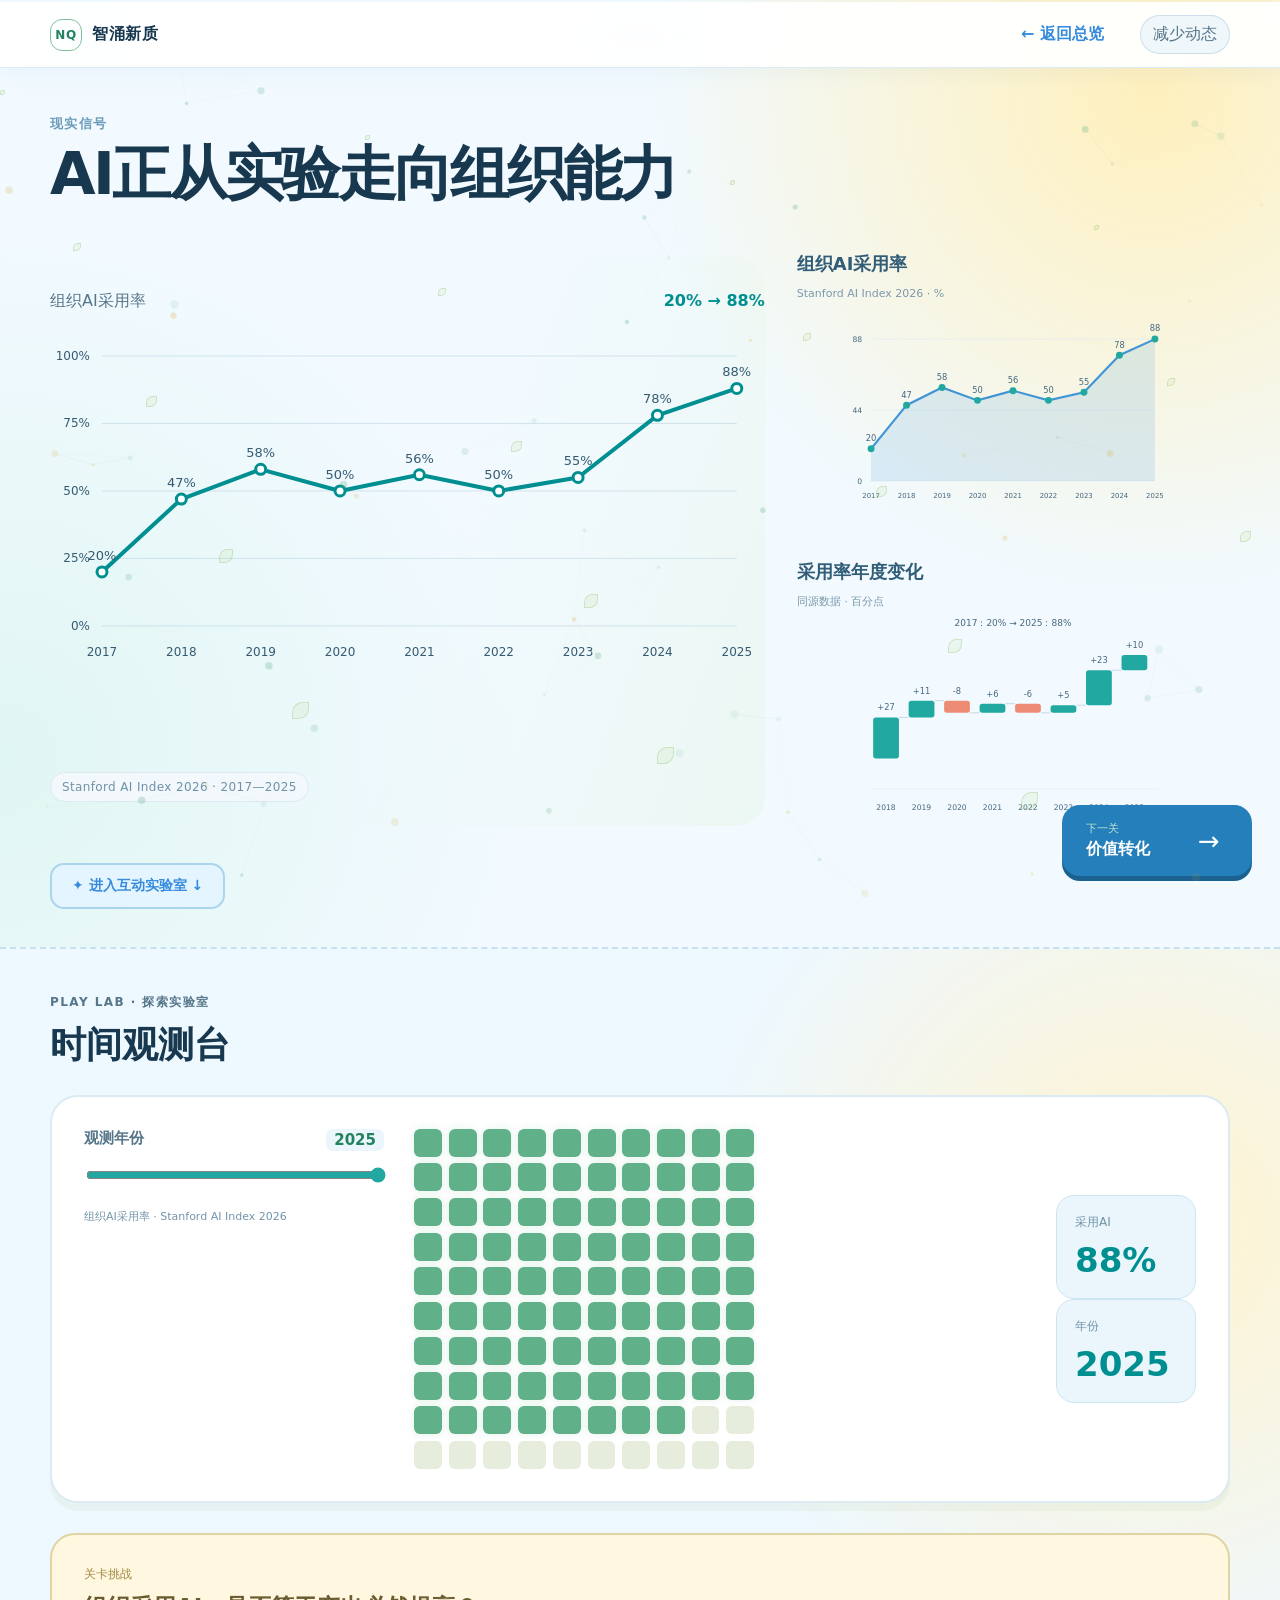
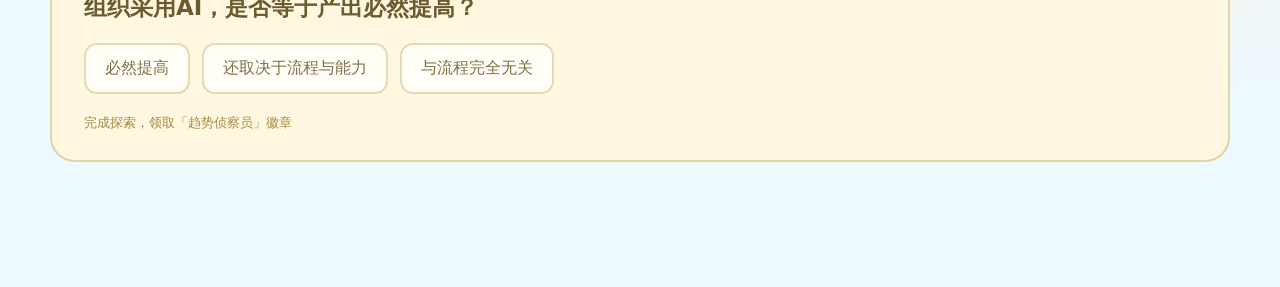
==== adoption.html @ 7ca202bf "Deploy AI productivity visualization website" ====
<!doctype html>
<html lang="zh-CN">
<head>
  <meta charset="UTF-8" />
  <meta name="viewport" content="width=device-width, initial-scale=1.0" />
  <meta name="description" content="用交互式数据可视化理解人工智能作为新质生产力的作用机制、现实成效与治理边界。" />
  <meta name="theme-color" content="#06101f" />
  <title>AI发展趋势｜智涌新质</title>
  <link rel="icon" type="image/svg+xml" href="data:image/svg+xml,%3Csvg xmlns='http://www.w3.org/2000/svg' viewBox='0 0 64 64'%3E%3Crect width='64' height='64' rx='14' fill='%2306101f'/%3E%3Cpath d='M14 43 26 19l8 14 6-10 10 20' fill='none' stroke='%2359e6d2' stroke-width='5' stroke-linecap='round' stroke-linejoin='round'/%3E%3Ccircle cx='26' cy='19' r='4' fill='%237ca7ff'/%3E%3C/svg%3E" />
  <link rel="stylesheet" href="./styles.css" />
<link rel="stylesheet" href="./sunny-theme.css" /></head>
<body class="detail-page"><div class="scroll-progress"><span id="progressBar"></span></div><header class="topbar"><a class="brand" href="./index.html"> <span class="brand-mark">NQ</span>智涌新质</a><a class="home-link" href="./index.html">← 返回总览</a><button class="motion-toggle" id="motionToggle" type="button">减少动态</button></header><main><section class="section preview-evidence" aria-labelledby="adoptionTitle"><div class="level-trail"><a href="./index.html">← 探索地图</a><span>关卡 03 / 12</span><a href="./mechanism.html">下一关 →</a></div>
      <div class="section-heading compact reveal">
        <p class="chapter">现实信号</p>
        <h2 id="adoptionTitle">AI正从实验走向组织能力</h2>
      </div>
      <div class="chart-panel reveal">
        <div class="chart-meta"><span>组织AI采用率</span><b>20% → 88%</b></div>
        <div id="adoptionChart" class="line-chart" role="img" aria-label="2017年至2025年组织人工智能采用率折线图"></div>
        <span class="data-stamp">Stanford AI Index 2026 · 2017—2025</span>
      </div>
    <div class="chart-gallery" id="chartGallery" data-stage="adoption"></div><a class="lab-entry" href="#levelLab">✦ 进入互动实验室 ↓</a></section><section class="level-lab" id="levelLab" data-stage="adoption"></section><a class="next-level-button" href="./mechanism.html"><span>下一关</span><b>价值转化</b><i>→</i></a></main><script src="./app.js"></script><script src="./quest.js"></script><script src="./labs.js"></script><script src="./chart-gallery.js"></script><script src="./motion.js"></script></body></html>
---- styles.css ----
:root {
  --bg: #f5fbff;
  --panel: rgba(255, 255, 255, .88);
  --panel-strong: #ffffff;
  --line: rgba(48, 113, 153, .18);
  --text: #17384e;
  --muted: #56768a;
  --cyan: #008f91;
  --blue: #368bdd;
  --gold: #e69a24;
  --danger: #dc6662;
  --max: 1180px;
  color-scheme: light;
  font-family: Inter, "PingFang SC", "Microsoft YaHei", system-ui, sans-serif;
}

/* Charts and headings only; descriptive prose is excluded from the presentation. */
.hero-lead,.section-heading > p:not(.chapter),.definition-quote,.quality-card p,
.mechanism-insight,.takeaway,.meaning-matrix p,.thesis-band,.method-note,
.job-exposure p:last-child,.finale-content > p:not(.chapter),.chart-title-row em { display:none !important; }
.definition-layout { grid-template-columns:1fr !important; }
.timeline-detail { grid-template-columns:1fr 1fr !important; }
.quality-card h3 { font-size:38px; }

* { box-sizing: border-box; }
.ambient-canvas,.living-scenery { position:fixed;inset:0;width:100%;height:100%;pointer-events:none;z-index:3;overflow:hidden; }
.topbar,main { position:relative;z-index:2; }.topbar{position:fixed}
.living-scenery i { position:absolute;left:var(--left);top:var(--top);width:var(--size);height:var(--size);border:1px solid rgba(139,187,101,.3);background:rgba(178,213,133,.13);border-radius:60% 0 60% 0;animation:leaf-drift var(--duration) var(--delay) ease-in-out infinite; }
.quest-home,.detail-page .section { background-color:transparent!important; }
.quest-map { background:rgba(255,255,255,.72);overflow:hidden; }
.quest-map::before { content:'';position:absolute;inset:0;background:radial-gradient(ellipse at 20% 28%,rgba(202,229,165,.32),transparent 22%),radial-gradient(ellipse at 72% 51%,rgba(184,225,220,.34),transparent 24%),radial-gradient(ellipse at 30% 78%,rgba(255,226,135,.3),transparent 24%);animation:landscape-breathe 9s ease-in-out infinite alternate;pointer-events:none; }
.quest-map::after { content:'✧';position:absolute;right:8%;bottom:12%;font-size:80px;color:rgba(222,188,81,.12);animation:sun-turn 35s linear infinite;pointer-events:none; }
.route-traveler { position:absolute;z-index:2;font-size:24px;color:#d49c23;filter:drop-shadow(0 0 8px #efce69);offset-path:shape(from 13% 15%,hline to 85%,curve to 85% 38% with 108% 15% / 108% 38%,hline to 13%,curve to 13% 61% with -4% 38% / -4% 61%,hline to 85%,curve to 85% 84% with 108% 61% / 108% 84%,hline to 13%);animation:travel-route 26s linear infinite;pointer-events:none; }
.quest-orb { box-shadow:0 7px 0 #c6cfa8,0 14px 24px rgba(75,126,72,.13); }
.quest-node:hover .quest-orb { scale:1.13;rotate:-8deg;transition:scale .25s,rotate .25s; }
.living-panel { position:relative;isolation:isolate; }
.living-panel::before { content:'';position:absolute;inset:0;border-radius:inherit;background:linear-gradient(110deg,transparent 25%,rgba(195,231,169,.13) 45%,transparent 65%);background-size:250% 100%;animation:panel-sweep 10s linear infinite;z-index:-1;pointer-events:none; }
.factory-machines span { box-shadow:0 7px 0 #bbd4a8,0 12px 18px rgba(92,139,65,.12); }
.factory-machines { position:relative;overflow:hidden; }.factory-machines::after{content:'';position:absolute;bottom:0;left:0;width:100%;height:5px;background:repeating-linear-gradient(90deg,#779d60 0 10px,transparent 10px 25px);animation:conveyor-run 2s linear infinite}
.people-grid .lit { box-shadow:0 0 8px rgba(66,165,114,.15); }
.detail-page .ai-core::after { content:'';position:absolute;inset:-18px;border:2px dashed #b4d3a3;border-radius:50%;animation:sun-turn 16s linear infinite;pointer-events:none; }
.lab-bars i { position:relative; }.lab-bars i::after{content:'';position:absolute;inset:0;background:linear-gradient(90deg,transparent,rgba(255,255,255,.5),transparent);width:25%;animation:bar-light 3s linear infinite;pointer-events:none}
.detail-page .risk-grid i { animation:risk-zone 6s ease-in-out infinite; }.detail-page .risk-grid i:nth-child(3n){animation-delay:-2s}
@keyframes leaf-drift{50%{translate:35px -65px;rotate:90deg;opacity:.35}100%{translate:0 0;rotate:180deg}}
@keyframes landscape-breathe{to{scale:1.08;opacity:.7}}
@keyframes travel-route{to{offset-distance:100%}}
@keyframes panel-sweep{to{background-position:-250% 0}}
@keyframes conveyor-run{to{background-position:25px 0}}
@keyframes bar-light{from{left:-30%}to{left:110%}}
@keyframes risk-zone{50%{background:rgba(225,193,125,.09)}}
@media(prefers-reduced-motion:reduce){.ambient-canvas,.living-scenery{display:none}}
/* Motion follows exploration, data flow, and completed actions. */
.route-dash { animation:journey-flow 8s linear infinite; }
.quest-orb { animation:island-breathe 4s ease-in-out infinite; }
.quest-node:nth-of-type(2n) .quest-orb { animation-delay:-1.5s; }
.quest-node:nth-of-type(3n) .quest-orb { animation-delay:-2.6s; }
.quest-node:hover .quest-orb { animation-play-state:paused; }
.quest-orb::after { content:''; position:absolute; inset:-9px; border:1px solid #a4cfab; border-radius:30px; opacity:0; animation:explore-ring 4s ease-out infinite; pointer-events:none; }
.map-decoration.cloud { animation:cloud-sail 14s ease-in-out infinite alternate; }
.map-decoration.sun { animation:sun-turn 30s linear infinite; }
.map-decoration.sparkle { animation:star-twinkle 3s ease-in-out infinite; }
.quest-start { position:relative; overflow:hidden; }
.quest-start::after { content:''; position:absolute; top:-50%; left:-70%; width:35%; height:200%; background:linear-gradient(90deg,transparent,rgba(255,255,255,.2),transparent); transform:rotate(25deg); animation:button-glint 6s ease-in-out infinite; pointer-events:none; }
.next-level-button i { animation:arrow-nudge 2s ease-in-out infinite; }
.detail-page .network-rings { animation:network-turn 45s linear infinite; }
.detail-page .node.active { animation:active-node 3s ease-in-out infinite; }
.line-chart svg path[stroke="url(#lineG)"] { stroke-dasharray:1800; animation:chart-draw 2s ease-out both; }
.line-chart .chart-point { animation:chart-point-pulse 3s ease-in-out infinite; }
.line-chart .chart-point:nth-of-type(2n) { animation-delay:-1.5s; }
.comparison-bars i::before,.investment-bars i::before,.h-bars i::before { transform-origin:left; animation:bar-reveal 1.1s ease-out both; }
.energy-compare i { transform-origin:bottom; animation:bar-reveal 1.3s ease-out both; }
.map-bubble { animation:bubble-breathe 4s ease-in-out infinite; }
.radar-shape { animation:radar-breathe 3.5s ease-in-out infinite; }
.lab-bars b { background-size:200% 100%; animation:lab-current 5s linear infinite; }
.value-chain b,.process-track i { animation:arrow-nudge 2s ease-in-out infinite; }
.value-chain b:nth-of-type(2),.process-track i:nth-of-type(2) { animation-delay:.4s; }
.value-chain b:nth-of-type(3),.process-track i:nth-of-type(3) { animation-delay:.8s; }
.engine-ring { position:relative; }
.engine-ring::after { content:''; position:absolute; inset:-22px; border:2px dashed #b9cf9a; border-radius:50%; animation:sun-turn 25s linear infinite; pointer-events:none; }
.people-grid .lit { animation:tile-light .5s ease-out both; }
.lab-stat strong { animation:number-arrive .35s ease-out both; }
.earned-badge { box-shadow:0 0 0 0 rgba(240,200,94,.5); animation:badge-celebrate 1.3s ease-out; }
.match-board label.correct { animation:match-success .5s ease-out; }
.motion-sparks { position:fixed; inset:0; pointer-events:none; z-index:150; overflow:hidden; }
.motion-sparks i { position:absolute; left:var(--x); top:45%; width:9px;height:15px;background:var(--color);border-radius:3px;animation:confetti-fall 1.5s var(--delay) ease-out both; }
.tap-wave { position:fixed; width:22px;height:22px;border:2px solid #80bd92;border-radius:50%;pointer-events:none;z-index:140;animation:tap-spread .6s ease-out forwards; }
.lab-chip,.challenge-options button,.skill-choices button { transition:transform .2s,background .2s,box-shadow .2s; }
.lab-chip:hover,.challenge-options button:hover,.skill-choices button:hover { transform:translateY(-3px); }
@keyframes journey-flow { to { stroke-dashoffset:-224; } }
@keyframes island-breathe { 50% { translate:0 -4px; } }
@keyframes explore-ring { 0%,35%{opacity:0;scale:.95}45%{opacity:.4}100%{opacity:0;scale:1.2} }
@keyframes cloud-sail { to { translate:30px 4px; } }
@keyframes sun-turn { to { rotate:360deg; } }
@keyframes star-twinkle { 50% { opacity:.45;scale:.85; } }
@keyframes button-glint { 0%,65%{left:-70%}100%{left:150%} }
@keyframes arrow-nudge { 50% { translate:5px 0; } }
@keyframes network-turn { to { transform:translate(-50%,-50%) rotate(360deg); } }
@keyframes active-node { 50% { box-shadow:0 5px 0 #a3d4b8,0 0 22px rgba(66,162,119,.18); } }
@keyframes chart-draw { from { stroke-dashoffset:1800; } to { stroke-dashoffset:0; } }
@keyframes chart-point-pulse { 50% { opacity:.7; } }
@keyframes bar-reveal { from { scale:.1 1;opacity:.3; } to { scale:1 1;opacity:1; } }
@keyframes bubble-breathe { 50% { stroke-width:3;fill:rgba(0,143,145,.36); } }
@keyframes radar-breathe { 50% { fill:rgba(89,230,210,.35); } }
@keyframes lab-current { to { background-position:200% 0; } }
@keyframes tile-light { from { scale:.6;opacity:.3; } to { scale:1;opacity:1; } }
@keyframes number-arrive { from { translate:0 8px;opacity:.4; } to { translate:0 0;opacity:1; } }
@keyframes badge-celebrate { 40% { transform:scale(1.08);box-shadow:0 0 0 12px rgba(240,200,94,0); } }
@keyframes match-success { 50% { translate:5px 0; } }
@keyframes confetti-fall { from { opacity:1;transform:translateY(-60px) rotate(0); } to { opacity:0;transform:translate(var(--drift),55vh) rotate(540deg); } }
@keyframes tap-spread { to { scale:3;opacity:0; } }
@media(prefers-reduced-motion:reduce){*,*::before,*::after{animation:none!important;transition:none!important}.motion-sparks,.tap-wave{display:none}}
.lab-entry { justify-self:start; margin-top:24px; padding:12px 20px; background:#fff4cc; color:#91732b; border:2px solid #e8d79c; border-radius:14px; font-weight:700; font-size:14px; }
.level-lab { scroll-margin-top:68px; }
/* Interactive play spaces extend each destination without compressing charts. */
.detail-page { --cyan:#21825d; --blue:#5398bd; }
html:has(.level-lab) { scroll-snap-type:none; }
.detail-page .section:has(+ .level-lab) { height:auto !important; min-height:calc(100svh - 68px) !important; overflow:visible !important; padding-top:80px !important; padding-bottom:38px !important; }
.level-lab { padding:42px max(24px,calc((100vw - 1180px)/2)) 125px; background:radial-gradient(circle at 100% 30%,#fff3cc,transparent 35%),#edf6e8; border-top:2px dashed #d6e4c9; }
.lab-head span { color:#759168; font-size:12px; letter-spacing:.12em; font-weight:700; }
.lab-head h2 { font-size:36px; color:#294d38; margin:10px 0 25px; }
.lab-experience { display:grid; grid-template-columns:300px 1fr; gap:30px; background:#fffdf6; border:2px solid #dfe8d5; border-radius:28px; padding:32px; min-height:340px; box-shadow:0 8px 0 rgba(173,198,145,.12); }
.lab-controls { display:grid; align-content:start; gap:24px; }
.lab-slider { display:grid; grid-template-columns:1fr auto; gap:14px; font-size:15px; font-weight:700; color:#4c7055; }
.lab-slider output { color:#21825d; background:#e5f2df; border-radius:7px; padding:2px 8px; }
.lab-slider input { grid-column:1 / 3; width:100%; accent-color:#399a72; cursor:pointer; }
.sim-label { font-size:11px; color:#8a9a7b; }
.lab-visual { display:grid; align-content:center; gap:24px; }
.lab-bars { display:grid; gap:17px; width:100%; }
.lab-bars>div { display:grid; grid-template-columns:100px 1fr 70px; gap:15px; align-items:center; }
.lab-bars span { font-size:14px; color:#627b55; }
.lab-bars i { height:18px; border-radius:9px; background:#ecf1e5; overflow:hidden; }
.lab-bars b { display:block; height:100%; background:linear-gradient(90deg,#90c5a2,#329e77); border-radius:inherit; transition:width .2s; }
.lab-bars strong { color:#2c7553; text-align:right; }
.engine-ring { width:170px; height:170px; margin:auto; display:grid; place-content:center; text-align:center; border:15px solid #b9dbad; border-top-color:#f2c457; border-radius:50%; background:#fafff4; box-shadow:0 0 0 10px #eff6e8; }
.engine-ring b { font-size:50px; color:#2d704c; }.engine-ring span{font-size:12px;color:#769366}
.factory-scene { display:grid; gap:14px; text-align:center; align-content:center; }
.factory-scene h3 { font-size:26px; margin:0; }.factory-scene>b{color:#398262}
.factory-machines { display:flex; justify-content:center; gap:15px; border-bottom:8px solid #bfd6b1; padding-bottom:20px; }
.factory-machines span { display:grid; place-items:center; width:64px;height:70px;background:#e6f2dc;border:2px solid #aeca99;border-radius:15px;color:#639452;font-size:33px;animation:factory-bob 2s var(--delay) infinite; }
.era-labels { font-size:13px; color:#7b9169; line-height:1.8; }
.adoption-observer { display:grid; grid-template-columns:1fr 140px; gap:30px;align-items:center; }.people-grid{display:grid;grid-template-columns:repeat(10,1fr);gap:7px;max-width:340px}.people-grid i{aspect-ratio:1;border-radius:6px;background:#e6eddd;transition:background .2s}.people-grid i.lit{background:#60b08a}
.lab-stat { padding:18px; background:#edf5e5; border:1px solid #d8e5cb; border-radius:18px; }.lab-stat span{display:block;color:#769064;font-size:12px}.lab-stat strong{display:block;font-size:34px;color:#2b6949;margin-top:9px}.lab-stat-grid{display:grid;grid-template-columns:repeat(auto-fit,minmax(120px,1fr));gap:14px}
.value-chain,.process-track { display:flex; gap:13px; align-items:center; justify-content:center; flex-wrap:wrap; }.value-chain span,.process-track span{padding:15px 18px;border-radius:16px;background:#edf6e5;border:2px solid #d2e5c1;font-weight:700;color:#537843}.value-chain b,.process-track i{color:#94ad81;font-style:normal}.process-track span{font-size:13px;padding:12px}
.lab-tabs { display:flex;flex-wrap:wrap;gap:9px; }.lab-chip,.skill-choices button { padding:10px 15px; border:2px solid #d8e4cd; border-radius:14px; background:#fffef8; color:#637c52; cursor:pointer; }.lab-chip.active,.skill-choices button.selected{background:#2e805b;border-color:#2e805b;color:#fff;box-shadow:0 3px 0 #1d5d3f}
.match-board { grid-column:1 / -1; display:grid;gap:15px; }.match-board label{display:grid;grid-template-columns:1fr 1fr 30px;gap:18px;align-items:center;padding:15px 20px;background:#f5f8ed;border:2px solid #e0e8d5;border-radius:16px}.match-board strong{color:#507443}.match-board select{font:inherit;padding:11px;background:#fff;border:1px solid #cadbbb;border-radius:10px;color:#55714a;min-width:0;cursor:pointer}.match-mark{font-size:24px;color:#a7b89a}.match-board label.correct{border-color:#79b68c;background:#edf8e9}.correct .match-mark{color:#30915b}.match-meter{grid-column:1 / -1;text-align:center;color:#65884f;font-weight:700}
.balance-flag { padding:13px 20px; background:#fff3ce; border-radius:14px; color:#9b792d; text-align:center; font-size:14px; }
.task-lanes{display:grid;grid-template-columns:1fr 1fr;gap:20px}.task-lanes>div{background:#eef5e7;padding:20px;border-radius:20px}.task-lanes h3{font-size:17px;color:#588349;margin:0 0 15px}.task-lanes span{display:block;background:#fff;padding:12px;border-radius:11px;margin:8px 0;color:#527346;font-size:14px}.skill-choices{display:flex;flex-wrap:wrap;gap:9px;align-items:center}.skill-choices>span{font-size:13px;color:#7c9569}.skill-choices button{font-size:12px}#skillCount{font-size:13px;color:#7c9569}
.challenge{margin-top:30px;padding:28px 32px;border:2px solid #e0d4a4;border-radius:25px;background:#fff7df;}.challenge>div>span{font-size:12px;color:#a38b46}.challenge h3{font-size:23px;color:#6b5b30;margin:9px 0 20px}.challenge-options{display:flex;gap:12px;flex-wrap:wrap}.challenge-options button{font:inherit;padding:13px 19px;background:#fffdf6;border:2px solid #e4d9b5;border-radius:13px;cursor:pointer;color:#7f7047}.challenge-options button.right{border-color:#57a873;background:#e4f4df;color:#34814a}.challenge-options button.wrong{border-color:#d78a66;background:#fff0e5}#challengeFeedback{margin-top:20px;font-size:13px;color:#a58a46}.earned-badge{display:inline-block;padding:12px 20px;border-radius:20px;background:#f0c85e;color:#705112;font-weight:800;animation:badge-pop .4s}
@keyframes factory-bob{50%{transform:translateY(-5px)}}@keyframes badge-pop{50%{transform:scale(1.08)}}
@media(max-width:800px){.lab-experience{grid-template-columns:1fr;padding:22px}.lab-controls{gap:20px}.adoption-observer{grid-template-columns:1fr 120px}.lab-head h2{font-size:29px}.match-board label{grid-template-columns:1fr;gap:10px}.match-mark{display:none}.challenge{padding:22px}.challenge h3{font-size:20px}.lab-bars>div{grid-template-columns:85px 1fr 55px}.task-lanes{gap:10px}.task-lanes>div{padding:14px}}
.next-level-button { position:fixed; z-index:95; right:28px; bottom:24px; display:grid; grid-template-columns:1fr 30px; gap:3px 18px; min-width:190px; padding:14px 22px; border:2px solid #174d3b; border-radius:18px; background:#174d3b; color:#fff; box-shadow:0 5px 0 #0c3527,0 12px 28px rgba(23,77,59,.18); transition:transform .2s; }
.next-level-button span { font-size:11px; color:#bde6cf; }
.next-level-button b { grid-column:1; font-size:16px; }
.next-level-button i { grid-column:2; grid-row:1 / 3; align-self:center; font-size:26px; font-style:normal; }
.next-level-button:hover { transform:translateY(-4px); background:#21654c; }
@media(max-width:560px){.next-level-button{right:16px;bottom:16px;min-width:170px;padding:11px 16px}.detail-page main{padding-bottom:95px}}
.detail-page { background:#f8fcf4; color:#345540; }
.detail-page .topbar { background:rgba(248,252,244,.94); border-color:#dde8d7; }
.detail-page .brand-mark { color:#21825d; border-color:#81bd9b; border-radius:12px; }
.detail-page .home-link { color:#38634c; }
.detail-page .section { background:radial-gradient(circle at 90% 5%,#fff0bf,transparent 35%),radial-gradient(circle at 5% 85%,#dff4e4,transparent 35%),#f8fcf4 !important; border:0; }
.detail-page .section-heading h2,.detail-page .finale-content h2 { color:#284c38; font-weight:800; }
.detail-page .chapter { color:#6e9676; letter-spacing:.1em; }
.detail-page .chart-panel,.detail-page .sankey-shell,.detail-page .before-after,.detail-page .evidence-card,.detail-page .world-map-card,.detail-page .investment-card,.detail-page .industry-detail,.detail-page .risk-detail,.detail-page .job-exposure,.detail-page .timeline-detail { border:2px solid #e1eadb; border-radius:28px; background:rgba(255,255,255,.85); box-shadow:0 12px 35px rgba(78,115,66,.06); }
.detail-page .quality-card { border:2px solid #e1eadb; border-radius:25px; background:#fffdf3; box-shadow:0 6px 0 #e7ebdb; }
.detail-page .node { border:2px solid #b9d9ae; border-radius:22px; background:#f2faeb; color:#345540; box-shadow:0 5px 0 #c9ddbd; }
.detail-page .node.active,.detail-page .node:hover { border-color:#42a277; background:#e0f4e8; }
.detail-page .ai-core { border:3px solid #81cbb3; background:#fffdf3; border-radius:38px; color:#21825d; }
.detail-page .ai-core strong { color:#21825d; }
.detail-page .compare-tabs button { border:2px solid #dce7d5; background:#fffdf5; color:#637b56; }
.detail-page .compare-tabs button.active { background:#174d3b; color:#fff; border-color:#174d3b; box-shadow:0 3px 0 #0c3527; }
.detail-page .compare-insight { border-color:#82bd96; border-radius:20px; background:#eff8eb; }
.detail-page .meaning-matrix { border:2px solid #e1eadb; border-radius:28px; overflow:hidden; background:#fffdf5; }
.detail-page .meaning-matrix article { border-color:#e1eadb; }
.detail-page .meaning-matrix h3 { color:#21825d; }
.detail-page .risk-matrix button { border:2px solid #ecc295; background:#fff5df; color:#91642b; box-shadow:0 3px 0 #ead6b6; }
.detail-page .risk-matrix button.active { background:#f3ba57; color:#634419; }
.detail-page .data-stamp { border-color:#e1eadb; background:#f7faef; color:#7b916d; }
.detail-page .explore { border-radius:14px; background:#174d3b; color:#fff; border:0; box-shadow:0 5px 0 #0c3527; }
.level-trail { position:absolute; top:20px; left:max(24px,calc((100vw - 1180px)/2)); right:max(24px,calc((100vw - 1180px)/2)); display:flex; align-items:center; justify-content:space-between; gap:16px; color:#6e8670; font-size:13px; }
.level-trail>span { background:#edf3df; border:1px solid #dce7ce; padding:7px 16px; border-radius:999px; font-weight:700; }
.level-trail a { color:#37694c; font-weight:700; }
.detail-page .section-heading { padding-top:30px; }
@media(max-width:900px){.level-trail{top:78px;left:24px;right:24px}.detail-page .section-heading{padding-top:45px}}
.quest-home { min-height:100svh; padding:100px 5vw 28px; display:grid; grid-template-columns:300px 1fr; gap:40px; background:radial-gradient(circle at 5% 70%,#d4f6e4,transparent 35%),radial-gradient(circle at 80% 0,#fff0b8,transparent 40%),#f8fcf4; }
.quest-intro { padding-top:20px; }
.quest-eyebrow { font-size:11px; font-weight:800; letter-spacing:.14em; color:#699780; }
.quest-intro h1 { font-size:54px; line-height:1.18; letter-spacing:-.04em; margin:20px 0 28px; }
.quest-intro h1 em { font-style:normal; color:#169b79; }
.quest-actions { display:flex; align-items:center; gap:16px; }
.quest-start { background:#174d3b; color:#fff; padding:15px 22px; border-radius:14px; font-weight:700; box-shadow:0 6px 0 #0c3527; }
.quest-start:hover { transform:translateY(-3px); }
.quest-start span { margin-left:10px; }
.quest-source { color:#657e6c; font-size:13px; }
.quest-progress { margin-top:36px; max-width:270px; }
.quest-progress>span { font-size:13px; color:#638474; }
.quest-progress>b { float:right; color:#174d3b; }
.quest-progress>div { margin-top:12px; height:9px; border-radius:10px; background:#d9e9dd; overflow:hidden; }
.quest-progress i { display:block; height:100%; background:#f5bb48; border-radius:inherit; }
.quest-mascot { position:relative; width:150px; height:170px; margin:48px auto 25px; animation:bot-float 4s ease-in-out infinite; }
.bot-face { position:absolute; top:25px; left:5px; width:140px; height:100px; background:#fff; border:6px solid #81cbb3; border-radius:35px; box-shadow:0 10px 0 #5ca88f; display:flex; justify-content:center; gap:30px; padding-top:25px; }
.bot-face i { width:13px; height:20px; background:#234b41; border-radius:50%; }.bot-face b{position:absolute;top:41px;font-size:35px;color:#234b41}.bot-antenna{position:absolute;left:70px;top:0;width:7px;height:32px;background:#81cbb3}.bot-antenna:before{content:'';position:absolute;top:-5px;left:-6px;width:19px;height:19px;border-radius:50%;background:#f5bb48}.quest-mascot>span{position:absolute;left:57px;top:141px;color:#429475;font-weight:900}.bot-shadow{position:absolute;bottom:-15px;left:10px;width:130px;height:15px;border-radius:50%;background:#bddfcc;filter:blur(3px)}
.quest-stamp { display:block; text-align:center; font-size:11px; color:#7b9888; letter-spacing:.06em; }
.quest-map { position:relative; min-height:650px; background:rgba(255,255,255,.65); border:2px solid #e1eadb; border-radius:32px; box-shadow:0 15px 50px rgba(78,115,66,.06); }
.map-heading { position:absolute;top:22px;left:28px;z-index:2;display:flex;gap:14px;align-items:center; }.map-heading>span{color:#1c674e;font-weight:800;font-size:19px}.map-heading>b{font-size:12px;color:#91a48a;font-weight:500}
.quest-route{position:absolute;width:100%;height:100%;inset:0}.route-base{fill:none;stroke:#e1ead4;stroke-width:12;stroke-linecap:round}.route-dash{fill:none;stroke:#b8cc9e;stroke-width:2;stroke-dasharray:5 9}
.quest-node{position:absolute;left:var(--x);top:var(--y);transform:translate(-50%,-20%);width:150px;text-align:center;z-index:3}.quest-orb{position:relative;display:grid;place-items:center;width:68px;height:68px;margin:auto;background:#fff9dc;border:3px solid #edc55d;border-radius:24px;color:#b08118;font-size:34px;box-shadow:0 6px 0 #dcb048;transition:transform .2s}.quest-node:nth-of-type(3n) .quest-orb{background:#e4f4ff;border-color:#80bcdb;color:#3986b0;box-shadow:0 6px 0 #6fa4bd}.quest-node:nth-of-type(3n+1) .quest-orb{background:#e9f7eb;border-color:#9dc995;color:#579052;box-shadow:0 6px 0 #82ad79}.quest-orb small{position:absolute;right:-9px;top:-9px;background:#fff;border:2px solid #e1e8d8;border-radius:50%;font-size:11px;width:25px;height:25px;display:grid;place-items:center;color:#526950}.quest-node h2{font-size:16px;margin:14px 0 4px;color:#345540}.level-state{font-size:10px;color:#95a78d}.quest-node:hover .quest-orb{transform:translateY(-6px) rotate(-5deg)}.quest-node.explored .quest-orb{border-color:#3aa37b;background:#d5f3e3;color:#21825d;box-shadow:0 6px 0 #2f946d}.quest-node.explored .level-state{color:#21825d}.map-decoration{position:absolute;pointer-events:none}.sun{right:5%;top:6%;font-size:38px;color:#efb841}.cloud{left:34%;top:47%;font-size:46px;color:#d9eaf0}.sparkle{right:40%;bottom:5%;font-size:40px;color:#d5bb74}.map-finish{position:absolute;bottom:18px;left:25px;color:#9bac8e;font-size:10px;letter-spacing:.13em}
@keyframes bot-float{50%{transform:translateY(-9px) rotate(3deg)}}
@media(max-width:1050px){.quest-home{grid-template-columns:230px 1fr;gap:20px;padding-left:25px;padding-right:25px}.quest-intro h1{font-size:43px}.quest-node{width:120px}.quest-node h2{font-size:14px}.quest-source{display:none}}
@media(max-width:760px){.quest-home{grid-template-columns:1fr;padding:90px 16px 25px}.quest-intro{position:relative;padding:0 10px}.quest-intro h1{font-size:38px}.quest-mascot{position:absolute;right:10px;top:20px;transform:scale(.65);margin:0;animation:none}.quest-progress{max-width:250px;margin-top:24px}.quest-stamp{display:none}.quest-map{min-height:750px}.map-heading>b{display:none}.quest-node{width:95px}.quest-orb{width:56px;height:56px;font-size:27px;border-radius:20px}.quest-node h2{font-size:12px}.quest-actions{position:relative;z-index:3}}
.home-link { margin-left:auto; color:var(--blue); font-weight:700; }
.hub-page .home-link { display:none; }
.hub-page .motion-toggle { margin-left:auto; }
.hub { padding:100px max(24px,calc((100vw - 1180px)/2)) 40px; min-height:100svh; background:radial-gradient(circle at 85% 10%,#fff1be,transparent 35%),#f0faff; }
.hub-title span { color:var(--cyan); font-weight:700; letter-spacing:.12em; }
.hub-title h1 { font-size:56px; margin:12px 0 28px; }
.hub-grid { display:grid; grid-template-columns:repeat(4,1fr); gap:16px; }
.hub-card { position:relative; padding:22px; border:1px solid var(--line); border-radius:18px; background:rgba(255,255,255,.9); box-shadow:0 6px 22px rgba(42,108,146,.05); transition:transform .2s,box-shadow .2s; }
.hub-card:hover { transform:translateY(-5px); box-shadow:0 12px 28px rgba(42,108,146,.15); }
.hub-card span { color:var(--blue); font-size:14px; }
.hub-card h2 { font-size:23px; margin:18px 0 8px; }
.hub-card b { position:absolute; right:22px; top:20px; color:var(--cyan); }
.detail-page .section { min-height:100svh; }
@media(max-width:900px){.hub-grid{grid-template-columns:repeat(2,1fr)}}
@media(max-width:560px){.hub-grid{grid-template-columns:1fr 1fr;gap:10px}.hub-card{padding:16px}.hub-card h2{font-size:18px}.hub-title h1{font-size:44px}}
html { scroll-behavior: smooth; background: var(--bg); overflow-x:hidden; }
body { margin: 0; color: var(--text); background: var(--bg); overflow-x: hidden; }
a { color: inherit; text-decoration: none; }
button { font: inherit; }

.scroll-progress { position: fixed; inset: 0 0 auto; z-index: 100; height: 2px; background: rgba(255,255,255,.06); }
.scroll-progress span { display: block; width: 0; height: 100%; background: linear-gradient(90deg, var(--blue), var(--cyan)); }
.topbar { position: fixed; z-index: 90; inset: 2px 0 auto; height: 66px; display: flex; align-items: center; gap: 36px; padding: 0 max(24px, calc((100vw - var(--max))/2)); background: rgba(6,16,31,.76); border-bottom: 1px solid var(--line); backdrop-filter: blur(18px); }
.brand { display: inline-flex; align-items: center; gap: 10px; font-weight: 700; letter-spacing: .04em; white-space: nowrap; }
.brand-mark { display:grid; place-items:center; width: 32px; height: 32px; border: 1px solid var(--cyan); color: var(--cyan); border-radius: 8px; font-size: 12px; }
nav { display: flex; gap: 24px; margin-left: auto; }
nav a { color: var(--muted); font-size: 14px; transition: color .2s; }
nav a:hover, nav a.active { color: var(--cyan); }
.motion-toggle { border: 1px solid var(--line); border-radius: 999px; background: rgba(255,255,255,.04); color: var(--muted); padding: 8px 12px; cursor: pointer; }

.section { position: relative; min-height: 100vh; padding: 120px max(24px, calc((100vw - var(--max))/2)); }
.hero { display: grid; align-content: center; overflow: hidden; padding-top: 140px; }
#networkCanvas, .hero-grid { position: absolute; inset: 0; width: 100%; height: 100%; }
#networkCanvas { opacity: .72; }
.hero-grid { pointer-events:none; background-image: linear-gradient(rgba(124,167,255,.06) 1px, transparent 1px), linear-gradient(90deg, rgba(124,167,255,.06) 1px, transparent 1px); background-size: 64px 64px; mask-image: linear-gradient(to bottom, black, transparent 82%); }
.hero-content { position: relative; z-index: 2; width: min(780px, 100%); }
.eyebrow, .chapter { color: var(--cyan); font-size: 13px; font-weight: 700; letter-spacing: .18em; text-transform: uppercase; }
h1 { margin: 18px 0 26px; font-size: clamp(54px, 8vw, 108px); line-height: .98; letter-spacing: -.065em; font-weight: 760; }
h1 span { color: transparent; -webkit-text-stroke: 1.5px var(--blue); text-shadow: 0 0 40px rgba(124,167,255,.2); }
.hero-lead { max-width: 700px; margin: 0 0 30px; color: #c5d6e4; font-size: clamp(18px, 2vw, 22px); line-height: 1.8; }
.explore { display: inline-flex; align-items: center; min-height: 46px; padding: 0 20px; border: 1px solid var(--cyan); color: var(--cyan); border-radius: 4px; font-weight: 700; }
.explore:hover { background: var(--cyan); color: #05221f; }
.hero-metrics { position: relative; z-index: 2; display: grid; grid-template-columns: repeat(4, 1fr); gap: 1px; margin-top: 72px; background: var(--line); border: 1px solid var(--line); }
.metric { min-height: 142px; padding: 22px; background: rgba(6,16,31,.78); }
.metric b { font-size: 42px; color: var(--text); letter-spacing: -.04em; }
.metric > span { color: var(--cyan); margin-left: 4px; font-weight: 700; }
.metric p { margin: 10px 0 0; color: var(--muted); font-size: 14px; line-height: 1.55; }
.scroll-cue { position: absolute; right: 32px; bottom: 30px; display: flex; align-items:center; gap:10px; color: var(--muted); font-size: 12px; writing-mode: vertical-rl; }
.scroll-cue span { width: 1px; height: 42px; background: linear-gradient(var(--cyan), transparent); animation: pulse 1.8s infinite; }

.section-heading { max-width: 760px; margin-bottom: 56px; }
.section-heading.compact { margin-bottom: 28px; }
.section-heading h2 { margin: 14px 0 18px; font-size: clamp(38px, 5vw, 68px); line-height: 1.08; letter-spacing: -.045em; }
.section-heading > p:last-child { color: var(--muted); font-size: 18px; line-height: 1.8; }
.definition-section { background: radial-gradient(circle at 90% 20%, rgba(89,230,210,.08), transparent 34%), #071323; }
.definition-layout { display: grid; grid-template-columns: .85fr 1.5fr; gap: 64px; align-items: stretch; }
.definition-quote { margin:0; padding: 34px; border-left: 3px solid var(--cyan); background: linear-gradient(135deg, rgba(89,230,210,.10), rgba(124,167,255,.04)); }
.definition-quote p { margin:0; font-size: clamp(24px, 3vw, 38px); line-height: 1.45; }
.definition-quote cite { display:block; margin-top: 28px; color: var(--muted); font-style:normal; font-size:14px; }
.quality-triad { display:grid; grid-template-columns:repeat(3, 1fr); gap: 14px; }
.quality-card { padding: 28px; border:1px solid var(--line); background: var(--panel); border-radius: 14px; }
.quality-card span { color: var(--blue); font-weight:700; }
.quality-card h3 { margin: 42px 0 14px; font-size: 24px; }
.quality-card p { margin:0; color: var(--muted); line-height:1.75; }

.evolution-section { background: #06101f; }
.timeline { display:grid; grid-template-columns: repeat(4, 1fr); border-top: 1px solid var(--line); }
.timeline button { position:relative; min-height:120px; padding:30px 18px; border:0; border-right:1px solid var(--line); background:transparent; color:var(--muted); text-align:left; cursor:pointer; }
.timeline button::before { content:""; position:absolute; top:-6px; left:18px; width:11px; height:11px; border-radius:50%; background:#1d3c58; box-shadow:0 0 0 5px var(--bg); }
.timeline button.active { color:var(--text); background:linear-gradient(to bottom, rgba(89,230,210,.08), transparent); }
.timeline button.active::before { background:var(--cyan); box-shadow:0 0 0 5px var(--bg), 0 0 18px var(--cyan); }
.timeline button b, .timeline button span { display:block; }
.timeline button b { font-size:24px; margin-top:8px; }
.timeline-detail { display:grid; grid-template-columns:.6fr 1fr 1fr; gap:24px; padding:30px; border:1px solid var(--line); background:var(--panel); }
.timeline-detail strong { color:var(--cyan); font-size:14px; }
.timeline-detail h3 { font-size:32px; margin:8px 0 0; }
.timeline-detail p { color:var(--muted); line-height:1.7; margin:0; }

.preview-evidence { min-height:auto; background:linear-gradient(180deg, #071323, #06101f); }
.chart-panel { padding:30px; border:1px solid var(--line); border-radius:16px; background:var(--panel); }
.chart-meta { display:flex; justify-content:space-between; color:var(--muted); }
.chart-meta b { color:var(--cyan); }
.line-chart { min-height:340px; margin-top:16px; }
.line-chart svg { width:100%; height:340px; overflow:visible; }
.source-note { margin:12px 0 0; color:#7890a3; font-size:13px; }
.mechanism-section { background: radial-gradient(circle at 50% 45%, rgba(124,167,255,.09), transparent 34%), #071323; }
.sankey-shell { min-width:0; max-width:100%; padding:28px; border:1px solid var(--line); border-radius:16px; background:linear-gradient(145deg,rgba(12,34,56,.94),rgba(6,19,34,.94)); overflow:hidden; }
.chart-title-row { display:flex; justify-content:space-between; gap:24px; align-items:flex-start; }
.chart-title-row span,.chart-title-row b { display:block; }
.chart-title-row span { color:var(--cyan); font-size:12px; letter-spacing:.13em; text-transform:uppercase; }
.chart-title-row b { margin-top:7px; font-size:22px; }
.chart-title-row em { color:var(--muted); font-style:normal; font-size:12px; }
.sankey-chart { min-width:0; max-width:100%; min-height:520px; margin-top:18px; overflow:hidden; }
.sankey-chart svg { width:100%; height:520px; overflow:visible; }
.sankey-link { fill:none; mix-blend-mode:screen; opacity:.34; transition:opacity .2s, stroke-width .2s; }
.sankey-link:hover,.sankey-link.focus { opacity:.9; }
.sankey-node rect { stroke:rgba(255,255,255,.24); stroke-width:1; cursor:pointer; transition:filter .2s,stroke .2s; }
.sankey-node:hover rect,.sankey-node.focus rect { stroke:white; filter:drop-shadow(0 0 8px rgba(89,230,210,.55)); }
.sankey-node text { fill:#dceaf3; font-size:12px; pointer-events:none; }
.sankey-col-label { fill:#7890a3; font-size:11px; letter-spacing:.12em; }
.flow-map { display:grid; grid-template-columns:1fr .55fr 1.15fr .55fr 1fr; align-items:center; gap:18px; }
.flow-column { display:grid; gap:10px; }
.flow-column > p { margin:0 0 8px; color:var(--muted); font-size:13px; letter-spacing:.12em; }
.flow-column button { border:1px solid var(--line); border-radius:10px; background:var(--panel); color:var(--text); min-height:54px; padding:0 18px; text-align:left; cursor:pointer; transition:.2s; }
.flow-column button:hover, .flow-column button.active { border-color:var(--cyan); color:var(--cyan); transform:translateX(4px); }
.flow-column.output button:hover, .flow-column.output button.active { transform:translateX(-4px); }
.flow-bridge { display:grid; gap:8px; align-items:center; color:#6d8ba2; font-size:11px; text-align:center; }
.flow-bridge span { height:1px; background:linear-gradient(90deg, transparent, var(--cyan), transparent); position:relative; overflow:hidden; }
.flow-bridge span::after { content:""; position:absolute; width:40%; height:100%; left:-40%; background:white; animation:flow 2.6s linear infinite; }
.flow-bridge em { font-style:normal; }
.flow-core { display:grid; place-items:center; min-height:240px; padding:28px; text-align:center; border:1px solid rgba(89,230,210,.45); border-radius:50%; background:radial-gradient(circle, rgba(89,230,210,.14), rgba(6,16,31,.88) 67%); box-shadow:0 0 70px rgba(89,230,210,.09), inset 0 0 35px rgba(89,230,210,.08); }
.flow-core small { color:var(--muted); }
.flow-core strong { display:block; font-size:42px; margin:8px 0; }
.flow-core p { margin:0; color:var(--cyan); font-size:14px; }
.mechanism-insight { display:flex; align-items:center; gap:28px; margin:36px 0 26px; padding:20px 24px; border-left:2px solid var(--cyan); background:rgba(89,230,210,.05); }
.mechanism-insight span { color:var(--cyan); font-weight:800; white-space:nowrap; }
.mechanism-insight p { margin:0; color:#c2d3df; line-height:1.7; }
.factor-shift { display:grid; grid-template-columns:repeat(4,1fr); gap:1px; background:var(--line); border:1px solid var(--line); }
.factor-card { padding:24px; background:#071323; }
.factor-card span { color:var(--muted); font-size:13px; }
.factor-card b { display:block; margin:12px 0; color:var(--blue); font-size:22px; }
.factor-card p { margin:0; color:var(--muted); line-height:1.65; font-size:14px; }

.industry-section { background:linear-gradient(180deg,#06101f,#081727); overflow:hidden; }
.industry-stage { display:grid; grid-template-columns:1.5fr .8fr; gap:50px; align-items:center; }
.industry-network { position:relative; min-height:620px; }
.network-rings { position:absolute; inset:50%; width:460px; height:460px; transform:translate(-50%,-50%); border:1px solid rgba(124,167,255,.18); border-radius:50%; }
.network-rings::before, .network-rings::after, .network-rings i { content:""; position:absolute; inset:14%; border:1px dashed rgba(89,230,210,.14); border-radius:50%; }
.network-rings::after { inset:32%; border-style:solid; }
.network-rings i:nth-child(1){ inset:50% auto auto 50%; width:1px;height:50%;border:0;border-left:1px solid rgba(124,167,255,.15);border-radius:0;transform-origin:top;transform:rotate(60deg);}
.network-rings i:nth-child(2){ inset:50% auto auto 50%; width:1px;height:50%;border:0;border-left:1px solid rgba(124,167,255,.15);border-radius:0;transform-origin:top;transform:rotate(180deg);}
.network-rings i:nth-child(3){ inset:50% auto auto 50%; width:1px;height:50%;border:0;border-left:1px solid rgba(124,167,255,.15);border-radius:0;transform-origin:top;transform:rotate(300deg);}
.ai-core { position:absolute; inset:50% auto auto 50%; transform:translate(-50%,-50%); display:grid; place-items:center; width:142px;height:142px;border:1px solid var(--cyan);border-radius:50%;background:#091c2e;box-shadow:0 0 60px rgba(89,230,210,.2);z-index:2; }
.ai-core small { color:var(--muted);font-size:12px; }
.ai-core strong { font-size:48px; color:var(--cyan); }
.node { position:absolute; width:150px; min-height:78px; padding:12px; border:1px solid var(--line); border-radius:12px; background:rgba(10,29,48,.92); color:var(--text); cursor:pointer; z-index:3; transition:.25s; }
.node span,.node small{display:block}.node span{font-size:19px;font-weight:700}.node small{margin-top:6px;color:var(--muted)}
.node:hover,.node.active{border-color:var(--cyan);transform:scale(1.04);box-shadow:0 0 30px rgba(89,230,210,.12)}
.n1{left:50%;top:2%;margin-left:-75px}.n2{right:4%;top:23%}.n3{right:5%;bottom:15%}.n4{left:50%;bottom:0;margin-left:-75px}.n5{left:4%;bottom:15%}.n6{left:3%;top:23%}
.industry-detail { min-height:430px; padding:34px; border:1px solid var(--line); border-radius:16px; background:var(--panel); }
.industry-detail .industry-index { color:var(--cyan); font-size:13px; letter-spacing:.15em; }
.industry-detail h3 { margin:14px 0 10px; font-size:40px; }
.industry-detail > p { color:var(--muted); line-height:1.75; }
.industry-detail ul { list-style:none; padding:0; margin:26px 0; display:grid; gap:12px; }
.industry-detail li { display:flex; justify-content:space-between; gap:16px; padding-bottom:12px; border-bottom:1px solid var(--line); }
.industry-detail li span { color:var(--muted); }
.industry-detail .impact-tag { display:inline-block; padding:8px 12px; color:var(--cyan); background:rgba(89,230,210,.08); border-radius:6px; font-size:13px; }
.industry-detail-grid { display:grid; grid-template-columns:1fr 180px; gap:18px; align-items:center; }
.industry-radar { width:180px; height:180px; }
.industry-radar svg { width:100%; height:100%; overflow:visible; }
.radar-grid { fill:rgba(124,167,255,.03); stroke:rgba(124,167,255,.18); }
.radar-shape { fill:rgba(89,230,210,.2); stroke:var(--cyan); stroke-width:2; }
.radar-label { fill:#8ea6b8; font-size:10px; }

.evidence-section { background:#06101f; }
.before-after { margin-bottom:18px; padding:30px; border:1px solid var(--line); border-radius:16px; background:linear-gradient(145deg,rgba(16,39,64,.92),rgba(7,21,37,.92)); }
.compare-tabs { display:flex; gap:8px; flex-wrap:wrap; margin:24px 0; }
.compare-tabs button { padding:9px 14px; border:1px solid var(--line); border-radius:999px; background:transparent; color:var(--muted); cursor:pointer; }
.compare-tabs button.active,.compare-tabs button:hover { border-color:var(--cyan); color:#05221f; background:var(--cyan); }
.before-after-layout { display:grid; grid-template-columns:1.45fr .55fr; gap:28px; align-items:stretch; }
.compare-chart { min-height:350px; }
.compare-chart svg { width:100%; height:350px; overflow:visible; }
.compare-insight { padding:24px; border-left:2px solid var(--cyan); background:rgba(89,230,210,.05); }
.compare-insight small { color:var(--cyan); letter-spacing:.12em; }
.compare-insight h3 { margin:12px 0; font-size:28px; }
.compare-insight p { color:var(--muted); line-height:1.7; }
.compare-legend { display:flex; gap:20px; color:var(--muted); font-size:12px; }
.compare-legend i { display:inline-block; width:10px; height:10px; margin-right:6px; border-radius:2px; }
.global-dashboard { display:grid; grid-template-columns:1.2fr .8fr; gap:18px; margin-top:18px; }
.world-map-card,.investment-card { min-height:510px; padding:30px; border:1px solid var(--line); border-radius:16px; background:linear-gradient(145deg,rgba(16,39,64,.92),rgba(7,21,37,.92)); }
.patent-map { height:390px; margin-top:16px; }
.patent-map svg { width:100%; height:100%; overflow:visible; }
.map-land { fill:#122d48; stroke:#234965; stroke-width:1; }
.map-graticule { stroke:rgba(139,184,218,.12); stroke-width:1; fill:none; }
.map-bubble { fill:rgba(89,230,210,.42); stroke:var(--cyan); stroke-width:2; cursor:pointer; transition:.2s; }
.map-bubble:hover { fill:rgba(255,198,109,.55); stroke:var(--gold); }
.map-label { fill:#dfeaf1; font-size:11px; font-weight:700; }
.map-value { fill:#8ea6b8; font-size:10px; }
.investment-bars { display:grid; gap:24px; margin:48px 0; }
.investment-bars div { display:grid; grid-template-columns:48px 1fr 58px; gap:12px; align-items:center; }
.investment-bars span { color:var(--muted); }
.investment-bars i { position:relative; height:16px; background:rgba(255,255,255,.06); border-radius:999px; overflow:hidden; }
.investment-bars i::before { content:""; position:absolute; inset:0 auto 0 0; width:max(var(--value),8px); background:linear-gradient(90deg,var(--blue),var(--cyan)); border-radius:inherit; }
.investment-bars b { text-align:right; color:var(--cyan); }
.investment-slope { display:flex; align-items:center; gap:14px; padding:22px 0; border-top:1px solid var(--line); border-bottom:1px solid var(--line); }
.investment-slope span { min-width:100px; }.investment-slope span:last-child{text-align:right}.investment-slope b{display:block;font-size:26px}.investment-slope small{display:block;margin-top:6px;color:var(--muted);line-height:1.4}.investment-slope i{flex:1;height:2px;background:linear-gradient(90deg,var(--blue),var(--cyan));position:relative;transform:rotate(-5deg)}.investment-slope i::after{content:"40×";position:absolute;left:50%;top:-22px;transform:translateX(-50%);color:var(--gold);font-size:12px;font-weight:700}
.evidence-grid { display:grid; grid-template-columns:1fr 1fr; gap:18px; }
.evidence-card { min-height:440px; padding:30px; border:1px solid var(--line); border-radius:16px; background:linear-gradient(145deg, rgba(16,39,64,.92), rgba(7,21,37,.92)); }
.evidence-card header { display:flex; justify-content:space-between; gap:18px; align-items:flex-start; }
.evidence-card header h3 { margin:6px 0 0; font-size:27px; }
.evidence-card header > span { color:var(--muted); font-size:12px; text-align:right; }
.card-kicker { margin:0; color:var(--cyan); font-size:12px; letter-spacing:.12em; }
.comparison-bars,.h-bars { display:grid; gap:20px; margin:50px 0 32px; }
.comparison-bars div,.h-bars div { display:grid; grid-template-columns:120px 1fr 52px; gap:12px; align-items:center; }
.comparison-bars span,.h-bars span { color:var(--muted); font-size:13px; }
.comparison-bars i,.h-bars i { position:relative; height:12px; border-radius:999px; background:rgba(255,255,255,.06); overflow:hidden; }
.comparison-bars i::before,.h-bars i::before { content:""; position:absolute; inset:0 auto 0 0; width:var(--value); background:linear-gradient(90deg,var(--blue),var(--cyan)); border-radius:inherit; }
.comparison-bars b,.h-bars b { text-align:right; color:var(--cyan); }
.takeaway { padding-top:18px; border-top:1px solid var(--line); color:#b9cad7; line-height:1.7; font-size:14px; }
.mini-line { height:185px; margin-top:22px; }
.mini-line svg { width:100%; height:100%; overflow:visible; }
.big-delta { display:flex; justify-content:center; align-items:baseline; gap:10px; margin:8px 0 18px; }
.big-delta b { font-size:38px; }.big-delta span { color:var(--muted);font-size:12px}.big-delta em{font-style:normal;color:var(--cyan);font-size:28px;margin:0 8px}
.energy-compare { height:230px; display:flex; justify-content:center; align-items:end; gap:60px; margin-top:24px; }
.energy-compare div { display:grid; grid-template-rows:1fr auto auto; justify-items:center; height:100%; min-width:100px; }
.energy-compare i { align-self:end; width:84px; height:var(--height); background:linear-gradient(180deg,var(--gold),rgba(255,198,109,.15)); border:1px solid var(--gold); border-bottom:0; }
.energy-compare b { font-size:28px; margin-top:8px; }.energy-compare span{color:var(--muted);font-size:13px}.unit{text-align:center;color:var(--gold);font-size:12px}

.meaning-section { background:radial-gradient(circle at 50% 0,rgba(124,167,255,.09),transparent 40%),#081727; }
.meaning-matrix { display:grid; grid-template-columns:repeat(4,1fr); border:1px solid var(--line); }
.meaning-matrix article { min-height:330px; padding:30px; border-right:1px solid var(--line); transition:.25s; }
.meaning-matrix article:last-child { border:0; }
.meaning-matrix article:hover { background:rgba(89,230,210,.06); }
.meaning-matrix span { color:var(--cyan); }.meaning-matrix h3{font-size:46px;margin:50px 0 6px}.meaning-matrix strong{color:var(--blue)}.meaning-matrix p{color:var(--muted);line-height:1.75;margin-top:20px}
.thesis-band { display:grid; grid-template-columns:150px 1fr; gap:30px; margin-top:38px; padding:34px; background:var(--cyan); color:#05221f; }
.thesis-band span { font-weight:800; }.thesis-band p{margin:0;font-size:clamp(22px,3vw,36px);line-height:1.45;font-weight:750;letter-spacing:-.02em}

.governance-section { background:#06101f; }
.risk-layout { display:grid; grid-template-columns:1.4fr .8fr; gap:42px; align-items:center; }
.risk-matrix { position:relative; height:500px; margin:20px 0 36px 44px; border-left:1px solid var(--muted); border-bottom:1px solid var(--muted); }
.risk-grid { position:absolute; inset:0; display:grid; grid-template-columns:repeat(3,1fr); grid-template-rows:repeat(3,1fr); }
.risk-grid i { border-top:1px dashed var(--line); border-right:1px dashed var(--line); background:rgba(89,230,210,.015); }
.risk-matrix button { position:absolute; left:var(--x); bottom:var(--y); transform:translate(-50%,50%); border:1px solid rgba(255,125,121,.5); background:rgba(255,125,121,.12); color:#ffd2cf; border-radius:999px; padding:9px 12px; cursor:pointer; white-space:nowrap; z-index:2; }
.risk-matrix button:hover,.risk-matrix button.active { background:var(--danger); color:#2a0707; box-shadow:0 0 24px rgba(255,125,121,.25); }
.axis { position:absolute; color:var(--muted);font-size:12px;letter-spacing:.12em}.axis.y{left:-36px;top:50%;writing-mode:vertical-rl;transform:rotate(180deg) translateY(50%)}.axis.x{right:0;bottom:-28px}
.risk-detail { min-height:330px; padding:32px; border:1px solid rgba(255,125,121,.25); background:rgba(44,18,27,.36); border-radius:16px; }
.risk-detail small{color:var(--danger);letter-spacing:.13em}.risk-detail h3{font-size:34px;margin:14px 0}.risk-detail p{color:var(--muted);line-height:1.75}.risk-detail strong{display:block;margin-top:26px;color:var(--gold)}
.job-exposure { display:grid; grid-template-columns:220px 1fr; gap:36px; align-items:center; margin-top:42px; padding:34px; border:1px solid var(--line); background:var(--panel); }
.donut { width:180px;height:180px;border-radius:50%;display:grid;place-items:center;background:conic-gradient(var(--blue) 0 25%,rgba(255,255,255,.06) 25% 100%);position:relative}.donut::after{content:"";position:absolute;inset:22px;background:#0a1b2e;border-radius:50%}.donut span{position:relative;z-index:1;text-align:center;color:var(--muted);font-size:12px}.donut b{display:block;color:var(--text);font-size:34px}.job-exposure h3{font-size:28px;margin:8px 0}.job-exposure p:last-child{color:var(--muted);line-height:1.7}

.finale-section { min-height:92vh; display:flex; align-items:center; background:radial-gradient(circle at 75% 50%,rgba(89,230,210,.12),transparent 32%),linear-gradient(160deg,#071323,#020711);overflow:clip; }
.finale-content { position:relative;z-index:2;max-width:850px}.finale-content h2{font-size:clamp(42px,6vw,82px);line-height:1.13;letter-spacing:-.05em;margin:20px 0 26px}.finale-content>p:not(.chapter){max-width:720px;color:#b8cad7;font-size:19px;line-height:1.8;margin-bottom:30px}
.finale-orbit { position:absolute; right:-80px; width:580px;height:580px;border:1px solid rgba(89,230,210,.18);border-radius:50%;animation:spin 24s linear infinite}.finale-orbit::before,.finale-orbit::after{content:"";position:absolute;inset:15%;border:1px dashed rgba(124,167,255,.22);border-radius:50%}.finale-orbit::after{inset:34%;border-style:solid}.finale-orbit span{position:absolute;inset:50% auto auto 50%;transform:translate(-50%,-50%);font-size:72px;font-weight:800;color:var(--cyan)}.finale-orbit i{position:absolute;width:16px;height:16px;border-radius:50%;background:var(--blue);box-shadow:0 0 20px var(--blue)}.finale-orbit i:first-child{left:15%;top:17%}.finale-orbit i:nth-child(2){right:9%;bottom:30%;background:var(--gold)}
.sources-section { display:grid; grid-template-columns:.65fr 1.35fr; gap:70px; padding:100px max(24px,calc((100vw - var(--max))/2)); background:#020711;border-top:1px solid var(--line)}.sources-section h2{font-size:40px;margin:12px 0}.sources-section ol{margin:0;padding-left:22px;display:grid;gap:14px}.sources-section li{color:var(--muted);padding-left:8px}.sources-section a{text-decoration:underline;text-decoration-color:rgba(89,230,210,.3);text-underline-offset:4px}.sources-section a:hover{color:var(--cyan)}.method-note{grid-column:2;color:#71889a;font-size:13px;line-height:1.7;margin:12px 0 0}
footer{display:flex;justify-content:space-between;gap:20px;padding:24px max(24px,calc((100vw - var(--max))/2));background:#020711;border-top:1px solid var(--line);color:#71889a;font-size:12px}

.reveal { opacity:0; transform:translateY(22px); transition:opacity .7s ease, transform .7s ease; }
.reveal.visible { opacity:1; transform:none; }
body.reduce-motion .reveal { opacity:1; transform:none; }
body.reduce-motion *, body.reduce-motion *::before, body.reduce-motion *::after { animation-play-state:paused !important; transition:none !important; scroll-behavior:auto !important; }
.hero-grid { animation:grid-drift 16s linear infinite; }
.sankey-link { stroke-dasharray:20 6; animation:stream-drift 3s linear infinite; }
.ai-core { animation:core-glow 2.8s ease-in-out infinite; }
@keyframes grid-drift { to { background-position:64px 64px; } }
@keyframes stream-drift { to { stroke-dashoffset:-104; } }
@keyframes core-glow { 50% { box-shadow:0 0 90px rgba(89,230,210,.45); border-color:#b4fff4; } }
@media (prefers-reduced-motion: reduce) { .reveal { opacity:1; transform:none; } }
@keyframes pulse { 0%,100%{opacity:.25} 50%{opacity:1} }
@keyframes flow { to { left:140%; } }
@keyframes spin { to { transform:rotate(360deg); } }

/* Sunlit palette across all presentation screens. */
.topbar { background:rgba(255,255,255,.9); box-shadow:0 4px 24px rgba(42,108,146,.06); }
.hero { background:radial-gradient(circle at 80% 20%,#fff0bd,transparent 40%),linear-gradient(140deg,#eefaff,#e2f6f2); }
.hero-grid { background-image:linear-gradient(rgba(54,139,221,.09) 1px,transparent 1px),linear-gradient(90deg,rgba(54,139,221,.09) 1px,transparent 1px); }
.hero-lead,.finale-content>p:not(.chapter) { color:var(--muted); }
.metric { background:rgba(255,255,255,.8); }
.definition-section,.mechanism-section { background:radial-gradient(circle at 90% 20%,#fff0c7,transparent 38%),#edf8fc !important; }
.evolution-section,.evidence-section,.governance-section { background:#f8fcff !important; }
.preview-evidence,.industry-section,.impact-section { background:linear-gradient(180deg,#eef9ff,#f0fbf5) !important; }
.innovation-section,.meaning-section,.jobs-section { background:radial-gradient(circle at 20% 40%,#dff6f0,transparent 40%),#f6fbff !important; }
.finale-section { background:radial-gradient(circle at 75% 50%,#ffeab0,transparent 38%),linear-gradient(145deg,#eaf8ff,#f7fff4) !important; }
.sources-section,footer { background:#eaf5fb; }
.sankey-shell,.before-after,.world-map-card,.investment-card,.evidence-card { background:rgba(255,255,255,.92); box-shadow:0 12px 36px rgba(47,119,155,.07); }
.ai-core { background:#fff; }
.node { background:#fff; box-shadow:0 5px 20px rgba(47,119,155,.08); }
.risk-detail { background:#fff6f1; }
.risk-matrix button { background:#fff0ed; color:#9a4241; }
.donut::after { background:#fff; }
.map-land { fill:#c5e6f1; stroke:#88bed2; }
.map-label,.sankey-node text { fill:#244c63; }
.map-value,.sankey-col-label { fill:#56768a; }
.map-bubble { fill:rgba(0,143,145,.22); }
.comparison-bars i,.investment-bars i { background:#e8f1f6; }
.compare-insight { background:#ecfaf6; }
.compare-insight p,.risk-detail p,.takeaway { color:var(--muted); }
.thesis-band { background:#b9ece0; }
.sankey-link { mix-blend-mode:multiply; opacity:.42; }
.data-stamp { background:#f2f8fc; color:#56768a; }
.timeline button::before { background:#99c9de; }
.motion-toggle { background:#f0f7fb; }
.line-chart svg text,.compare-chart svg text { fill:#355b72; }
.line-chart svg line,.compare-chart svg line { stroke:rgba(48,113,153,.17); }
.line-chart svg path[stroke="url(#lineG)"] { stroke:#008f91; }
.line-chart svg circle { fill:white; stroke:#008f91; }
.compare-chart svg rect[fill="#59e6d2"] { fill:#20aa98; }
.compare-chart svg rect[fill="#ffc66d"] { fill:#efb346; }
#networkCanvas { opacity:.5; }

@media (max-width: 900px) {
  nav { display:none; }
  .motion-toggle { margin-left:auto; }
  .hero-metrics { grid-template-columns:repeat(2, 1fr); }
  .definition-layout { grid-template-columns:1fr; gap:24px; }
  .quality-triad { grid-template-columns:1fr; }
  .quality-card h3 { margin-top:18px; }
  .timeline { grid-template-columns:repeat(2, 1fr); }
  .timeline-detail { grid-template-columns:1fr; }
  .flow-map { grid-template-columns:1fr; }
  .flow-bridge { transform:rotate(90deg); min-height:42px; width:80px; margin:auto; }
  .flow-bridge em { display:none; }
  .flow-core { width:240px; min-height:240px; margin:auto; }
  .factor-shift { grid-template-columns:repeat(2,1fr); }
  .industry-stage,.risk-layout { grid-template-columns:1fr; }
  .industry-network { min-height:570px; }
  .evidence-grid { grid-template-columns:1fr; }
  .before-after-layout,.global-dashboard { grid-template-columns:1fr; }
  .sankey-chart { overflow-x:auto; }
  .sankey-chart svg { min-width:860px; }
  .meaning-matrix { grid-template-columns:repeat(2,1fr); }
  .meaning-matrix article:nth-child(2){border-right:0}.meaning-matrix article:nth-child(-n+2){border-bottom:1px solid var(--line)}
  .sources-section { grid-template-columns:1fr; gap:24px; }
  .method-note { grid-column:1; }
}
@media (max-width: 560px) {
  .section { padding-left:18px; padding-right:18px; }
  .topbar { padding:0 18px; }
  .hero { padding-top:110px; }
  .hero-metrics { grid-template-columns:1fr; margin-top:42px; }
  .metric { min-height:auto; }
  .scroll-cue { display:none; }
  .timeline { grid-template-columns:1fr; border-top:0; }
  .timeline button { min-height:88px; border:1px solid var(--line); }
  .timeline button::before { display:none; }
  .chart-panel { padding:18px; }
  .sankey-shell,.before-after,.world-map-card,.investment-card { padding:18px; }
  .sankey-chart { min-height:430px; overflow-x:auto; }
  .sankey-chart svg { min-width:760px; height:430px; }
  .chart-title-row { display:block; }.chart-title-row em{display:block;margin-top:8px}
  .industry-detail-grid { grid-template-columns:1fr; }.industry-radar{margin:auto}
  .compare-chart { overflow-x:auto; }.compare-chart svg{min-width:620px}
  .patent-map { height:300px; overflow-x:auto; }.patent-map svg{min-width:620px}
  .factor-shift,.meaning-matrix { grid-template-columns:1fr; }
  .meaning-matrix article { border-right:0; border-bottom:1px solid var(--line); min-height:auto; }
  .meaning-matrix article:nth-child(2){border-right:0}.meaning-matrix article:last-child{border-bottom:0}
  .industry-network { min-height:600px; transform:scale(.82); margin:-55px -45px; }
  .node { width:128px; }.n2,.n3{right:0}.n5,.n6{left:0}
  .comparison-bars div,.h-bars div { grid-template-columns:92px 1fr 50px; }
  .evidence-card { padding:20px; min-height:auto; }.evidence-card header{display:block}.evidence-card header>span{display:block;text-align:left;margin-top:8px}
  .thesis-band { grid-template-columns:1fr; }
  .risk-matrix { height:410px; margin-left:28px; }
  .risk-matrix button { font-size:12px;padding:7px 9px; }
  .job-exposure { grid-template-columns:1fr; }.donut{margin:auto}
  .finale-orbit { opacity:.35; right:-330px; }
  footer { flex-direction:column; }
}

/* Full-screen story mode: one idea and one visual system per viewport. */
html { scroll-snap-type:y mandatory; scroll-padding-top:68px; }
.section { min-height:100svh; padding-top:88px; padding-bottom:38px; display:grid; align-content:center; scroll-snap-align:start; scroll-snap-stop:always; }
.section-heading { max-width:900px; margin-bottom:28px; }
.section-heading h2 { margin:9px 0 10px; font-size:clamp(42px,4.6vw,66px); }
.section-heading > p:last-child { margin:0; font-size:19px; line-height:1.55; }
.chapter { margin:0; }
.hero { min-height:100svh; }
.hero-metrics { margin-top:44px; }
.metric { min-height:112px; }
.metric p { font-size:16px; }
.preview-evidence { min-height:100svh; }
.chart-panel { padding:34px 42px 24px; }
.line-chart,.line-chart svg { height:clamp(340px,48vh,470px); }
.data-stamp { display:inline-flex; margin-top:12px; padding:7px 11px; border:1px solid var(--line); border-radius:999px; color:#8fa8ba; font-size:12px; letter-spacing:.03em; }
.sankey-shell { padding:24px 30px 18px; }
.sankey-chart { min-height:400px; margin-top:8px; }
.sankey-chart svg { height:clamp(400px,49vh,500px); }
.mechanism-insight { margin:18px 0 0; padding:15px 20px; }
.mechanism-insight p { font-size:16px; }
.industry-stage { grid-template-columns:1.45fr .75fr; gap:44px; }
.industry-network { min-height:clamp(480px,62vh,590px); }
.industry-detail { min-height:430px; display:grid; justify-items:center; align-content:center; text-align:center; }
.industry-detail h3 { margin:12px 0 2px; font-size:44px; }
.industry-detail > p { max-width:320px; margin:18px 0 22px; font-size:16px; }
.industry-radar { width:230px; height:230px; margin:8px auto 0; }
.industry-detail .impact-tag { font-size:15px; }
.before-after { margin:0; padding:30px 34px 24px; }
.compare-tabs { margin:0 0 20px; }
.compare-tabs button { min-height:42px; padding:9px 18px; font-size:15px; }
.before-after-layout { grid-template-columns:1.5fr .5fr; }
.compare-chart,.compare-chart svg { min-height:clamp(350px,48vh,440px); height:clamp(350px,48vh,440px); }
.compare-insight { display:grid; align-content:center; }
.compare-insight h3 { font-size:34px; }
.compare-insight p { font-size:16px; }
.impact-section { background:linear-gradient(180deg,#071323,#06101f); }
.impact-grid { display:grid; grid-template-columns:1fr 1fr; gap:22px; }
.impact-grid .evidence-card { min-height:clamp(430px,59vh,540px); padding:34px; }
.evidence-card header h3 { font-size:31px; }
.evidence-card header > span,.card-kicker { font-size:14px; }
.comparison-bars span { font-size:16px; }
.comparison-bars b { font-size:20px; }
.comparison-bars i { height:16px; }
.takeaway { font-size:16px; line-height:1.55; }
.energy-compare { height:250px; }
.energy-compare b { font-size:34px; }
.energy-compare span,.unit { font-size:15px; }
.innovation-section { background:radial-gradient(circle at 35% 50%,rgba(124,167,255,.08),transparent 35%),#081727; }
.global-dashboard { margin:0; }
.world-map-card,.investment-card { min-height:clamp(480px,63vh,590px); }
.patent-map { height:clamp(350px,49vh,455px); }
.investment-bars span { font-size:16px; }
.investment-bars b { font-size:18px; }
.investment-bars i { height:20px; }
.meaning-matrix article { min-height:260px; display:grid; align-content:center; }
.meaning-matrix h3 { margin:24px 0 4px; }
.meaning-matrix strong { font-size:18px; }
.meaning-matrix p { margin:10px 0 0; font-size:16px; }
.thesis-band { margin-top:24px; padding:28px 34px; }
.risk-layout { grid-template-columns:1.45fr .75fr; }
.risk-matrix { height:clamp(390px,53vh,480px); margin-top:0; margin-bottom:28px; }
.risk-detail p { font-size:16px; }
.risk-detail strong { font-size:16px; line-height:1.55; }
.jobs-section { background:radial-gradient(circle at 25% 60%,rgba(124,167,255,.13),transparent 28%),#071323; }
.jobs-section .job-exposure { min-height:55vh; grid-template-columns:330px 1fr; margin:0; padding:50px; }
.jobs-section .donut { width:270px; height:270px; }
.jobs-section .donut::after { inset:34px; }
.jobs-section .donut b { font-size:54px; }
.jobs-section .donut span { font-size:16px; }
.jobs-section .job-exposure h3 { max-width:720px; font-size:clamp(32px,4vw,54px); line-height:1.18; }
.jobs-section .job-exposure p:last-child { max-width:650px; font-size:18px; }
.finale-section { min-height:100svh; }
.sources-section { min-height:100svh; align-content:center; scroll-snap-align:start; }

@media (max-width: 900px) {
  html { scroll-snap-type:y proximity; }
  .section { min-height:100svh; height:auto; padding-top:92px; padding-bottom:54px; }
  .impact-grid { grid-template-columns:1fr; }
  .impact-grid .evidence-card { min-height:auto; }
  .industry-stage,.before-after-layout,.global-dashboard,.risk-layout { grid-template-columns:1fr; }
  .industry-detail { min-height:390px; }
  .jobs-section .job-exposure { grid-template-columns:1fr; text-align:center; }
  .jobs-section .donut { margin:auto; }
  .sources-section { min-height:auto; }
}

@media (max-width: 560px) {
  .section-heading { margin-bottom:22px; }
  .section-heading h2 { font-size:38px; }
  .section-heading > p:last-child { font-size:17px; }
  .hero-metrics { margin-top:28px; }
  .metric p { font-size:15px; }
  .chart-panel,.before-after { padding:20px; }
  .impact-grid .evidence-card { padding:22px; }
  .jobs-section .job-exposure { min-height:auto; padding:28px 20px; }
  .jobs-section .donut { width:220px; height:220px; }
  .jobs-section .job-exposure h3 { font-size:32px; }
}

@media (min-width: 901px) and (max-height: 800px) {
  .section:not(.hero) { height:calc(100svh - 68px); min-height:calc(100svh - 68px); padding-top:24px; padding-bottom:14px; overflow:hidden; }
  .hero { height:100svh; min-height:100svh; overflow:hidden; }
  .section-heading { margin-bottom:14px; }
  .section-heading h2 { margin:5px 0 7px; font-size:clamp(38px,4.2vw,54px); }
  .section-heading > p:last-child { font-size:17px; }
  .hero { padding-top:88px; padding-bottom:16px; }
  h1 { font-size:clamp(54px,7.1vw,88px); margin:10px 0 18px; }
  .hero-lead { margin-bottom:20px; font-size:19px; line-height:1.55; }
  .hero-metrics { margin-top:28px; }
  .metric { min-height:104px; padding:18px 22px; }
  .metric b { font-size:38px; }
  .definition-layout { gap:34px; }
  .definition-quote,.quality-card { padding:24px; }
  .quality-card h3 { margin:26px 0 10px; }
  .timeline button { min-height:92px; padding:22px 18px; }
  .timeline-detail { padding:22px; }
  .timeline-detail h3 { font-size:27px; }
  .chart-panel { padding:24px 34px 18px; }
  .line-chart,.line-chart svg { height:360px; min-height:0; }
  .sankey-shell { padding:16px 24px 12px; }
  .sankey-chart { min-height:278px; height:278px; }
  .sankey-chart svg { height:278px; }
  .chart-title-row b { font-size:20px; }
  .mechanism-insight { margin-top:10px; padding:11px 18px; }
  .industry-stage { gap:34px; }
  .industry-network { min-height:430px; }
  .network-rings { width:390px; height:390px; }
  .industry-detail { min-height:390px; padding:24px; }
  .industry-radar { width:190px; height:190px; }
  .industry-detail h3 { font-size:36px; }
  .industry-detail > p { margin:10px 0 15px; }
  .before-after { padding:22px 28px 16px; }
  .compare-tabs { margin-bottom:10px; }
  .compare-chart,.compare-chart svg { min-height:305px; height:305px; }
  .compare-insight h3 { font-size:30px; }
  .impact-grid .evidence-card { min-height:420px; padding:28px; }
  .comparison-bars { margin:36px 0 28px; }
  .energy-compare { height:220px; }
  .world-map-card,.investment-card { min-height:430px; padding:24px; }
  .patent-map { height:330px; }
  .investment-bars { margin:34px 0; }
  .meaning-matrix article { min-height:220px; padding:24px; }
  .meaning-matrix h3 { margin:12px 0 2px; font-size:40px; }
  .thesis-band { margin-top:16px; padding:20px 28px; }
  .risk-matrix { height:400px; margin-bottom:24px; }
  .risk-detail { min-height:300px; padding:26px; }
  .jobs-section .job-exposure { min-height:470px; padding:36px 48px; }
  .finale-content h2 { font-size:64px; }
  .finale-content>p:not(.chapter) { margin-bottom:20px; }
}
---- sunny-theme.css ----
:root { --bg:#f5fbff;--text:#17384e;--muted:#56768a;--cyan:#008f91;--blue:#368bdd;--gold:#e69a24;--line:rgba(48,113,153,.18); }
body,.detail-page { color:#17384e;background:#f5fbff;--cyan:#008f91;--blue:#368bdd; }
.topbar,.detail-page .topbar { background:rgba(255,255,255,.94);border-color:#dceaf3; }
.quest-home,.detail-page .section { background:radial-gradient(circle at 90% 10%,#fff0bd,transparent 35%),radial-gradient(circle at 0 80%,#e0f6f2,transparent 35%),#f2faff!important; }
.quest-map { border-color:#d9e9f3;background:rgba(255,255,255,.8); }.quest-map::before{background:radial-gradient(ellipse at 20% 28%,#d9efff66,transparent 22%),radial-gradient(ellipse at 72% 51%,#ccf1ec66,transparent 24%),radial-gradient(ellipse at 30% 78%,#ffe7ae66,transparent 24%)}
.quest-intro h1,.detail-page .section-heading h2,.detail-page .finale-content h2 { color:#17384e; }.quest-intro h1 em{color:#008f91}.quest-eyebrow,.quest-stamp{color:#7394a9}.quest-start,.next-level-button,.detail-page .explore{background:#247fba;border-color:#247fba;box-shadow:0 5px 0 #1b6190}.quest-start:hover,.next-level-button:hover{background:#208bca}.quest-source,.home-link,.detail-page .home-link,.level-trail a{color:#368bdd}.quest-progress>span,.level-state{color:#7092a7}.quest-progress>b{color:#247fba}.quest-progress>div{background:#dbeaf4}.quest-progress i{background:#21a8a0}.map-heading>span,.quest-node h2{color:#315d78}.map-heading>b{color:#7e9eaf}.route-base{stroke:#deedf5}.route-dash{stroke:#99c7dd}
.quest-node .quest-orb,.quest-node:nth-of-type(3n) .quest-orb { background:#e5f4ff;border-color:#84bee3;color:#368bdd;box-shadow:0 6px 0 #68a4cf; }.quest-node:nth-of-type(3n+1) .quest-orb{background:#e2f7f3;border-color:#79c7bb;color:#209e94;box-shadow:0 6px 0 #5caf9f}.quest-node:nth-of-type(3n+2) .quest-orb{background:#fff4d3;border-color:#efc870;color:#c99a30;box-shadow:0 6px 0 #ddb453}.quest-orb small{border-color:#dceaf3;color:#5b839c}.quest-node.explored .quest-orb{background:#d6f3eb;border-color:#3eaf9a;color:#15907c;box-shadow:0 6px 0 #329c87}.bot-face{border-color:#84c5df;box-shadow:0 10px 0 #61a8c7}.bot-antenna{background:#84c5df}.bot-face i{background:#315d78}.bot-face b{color:#315d78}.quest-mascot>span{color:#368bdd}.bot-shadow{background:#cde5f1}
.detail-page .chart-panel,.detail-page .sankey-shell,.detail-page .before-after,.detail-page .evidence-card,.detail-page .world-map-card,.detail-page .investment-card,.detail-page .industry-detail,.detail-page .risk-detail,.detail-page .job-exposure,.detail-page .timeline-detail,.detail-page .quality-card,.detail-page .meaning-matrix { border-color:#dceaf3;background:rgba(255,255,255,.92);box-shadow:0 10px 30px rgba(47,119,155,.06); }
.detail-page .chapter{color:#699bb8}.detail-page .node{background:#eef8ff;border-color:#aed5eb;color:#315d78;box-shadow:0 5px 0 #d2e7f3}.detail-page .node.active,.detail-page .node:hover{background:#e2f7f3;border-color:#79c7bb}.detail-page .ai-core{border-color:#79c7bb;color:#008f91}.detail-page .ai-core strong,.detail-page .meaning-matrix h3{color:#008f91}.detail-page .compare-tabs button{background:#f6fbff;border-color:#dceaf3;color:#56768a}.detail-page .compare-tabs button.active{background:#368bdd;border-color:#368bdd;box-shadow:0 3px 0 #266aab}.detail-page .compare-insight{background:#ecfaf7;border-color:#79c7bb}.level-trail>span{background:#e8f4fc;border-color:#cde4f3;color:#4a819f}.detail-page .data-stamp{background:#f2f8fc;border-color:#dceaf3;color:#7092a7}
.level-lab{background:radial-gradient(circle at 90% 30%,#fff3ce,transparent 35%),#eef8ff;border-color:#c8e1ef}.lab-experience{background:#fff;border-color:#dceaf3}.lab-head h2{color:#17384e}.lab-head span,.lab-slider,.lab-bars span{color:#56768a}.lab-slider input{accent-color:#21a8a0}.lab-slider output,.lab-stat,.task-lanes>div{background:#eaf6fc;border-color:#cde5f2}.lab-stat strong,.lab-bars strong{color:#008f91}.lab-stat span,.sim-label{color:#7394a9}.lab-bars i{background:#e8f2f8}.lab-bars b{background:linear-gradient(90deg,#74b8e8,#21a8a0)}.lab-chip,.skill-choices button{background:#f7fbff;border-color:#dceaf3;color:#56768a}.lab-chip.active,.skill-choices button.selected{background:#368bdd;border-color:#368bdd;box-shadow:0 3px 0 #266aab}.value-chain span,.process-track span{background:#eaf6fc;border-color:#cde5f2;color:#315d78}.match-board label{background:#f3f9fd;border-color:#dceaf3}.match-board strong,.match-meter{color:#4a819f}.match-board select{border-color:#cde5f2;color:#56768a}.engine-ring{border-color:#9dcee6;border-top-color:#efc870;background:#f5fcff}.engine-ring b{color:#008f91}.task-lanes h3,.task-lanes span{color:#315d78}.lab-entry{background:#e5f5ff;border-color:#abd5ec;color:#368bdd}
.chart-gallery{padding:45px max(24px,calc((100vw - 1180px)/2)) 65px;background:#f6fbff}.gallery-heading span{font-size:12px;color:#7394a9;letter-spacing:.14em}.gallery-heading h2{margin:10px 0 25px;font-size:34px;color:#17384e}.gallery-grid{display:grid;grid-template-columns:1fr 1fr;gap:24px}.gallery-card{min-width:0;border:2px solid #dceaf3;border-radius:25px;background:white;box-shadow:0 12px 30px rgba(47,119,155,.06);padding:25px}.gallery-card h3{font-size:22px;margin:0 0 10px;color:#315d78}.gallery-card header>span{font-size:11px;color:#7b98aa}.gallery-svg svg{width:100%;height:auto;display:block;overflow:visible}.gallery-cell:hover,.gallery-dot:hover{filter:brightness(1.1);stroke-width:3}.gallery-flow{animation:journey-flow 6s linear infinite}.gallery-line{stroke-dasharray:1800;animation:chart-draw 2s ease-out both}.gallery-bar{transform-origin:left;animation:bar-reveal 1s ease-out both}.gallery-radar{animation:radar-breathe 4s ease-in-out infinite}
@media(max-width:800px){.gallery-grid{grid-template-columns:1fr}.gallery-card{padding:18px}.gallery-heading h2{font-size:28px}}
.detail-page .section:has(.chart-gallery){height:auto!important;min-height:calc(100svh - 68px)!important;overflow:visible!important;padding-top:85px!important;padding-bottom:38px!important}
.level-dashboard{display:grid;grid-template-columns:minmax(0,1.65fr) minmax(0,1fr);gap:32px;align-items:center;width:100%}
.level-primary{min-width:0}.level-primary>*,.level-primary svg{max-width:100%}
.detail-page .chart-gallery{padding:0;background:transparent;min-width:0;width:100%}
.level-dashboard .gallery-grid{grid-template-columns:1fr;gap:22px}
.detail-page .gallery-card{padding:8px 0;border:0;border-radius:0;background:transparent;box-shadow:none}
.detail-page .gallery-card h3{font-size:18px;margin-bottom:6px}
.detail-page .gallery-svg{max-width:520px;margin:auto}
.level-dashboard .gallery-svg{max-width:360px}
.level-dashboard .chart-panel,.level-dashboard .sankey-shell,.level-dashboard .before-after,.level-dashboard .meaning-matrix,.level-dashboard .job-exposure{background:transparent;border:0;box-shadow:none;padding-left:0;padding-right:0}
.level-dashboard .industry-stage,.level-dashboard .global-dashboard,.level-dashboard .impact-grid,.level-dashboard .risk-layout,.level-dashboard .definition-layout{grid-template-columns:1fr}
.level-dashboard .chart-panel svg{width:100%;height:auto}
.integrated-finale{flex-wrap:wrap}.integrated-finale .chart-gallery{flex-basis:100%}
@media(max-width:1050px){.level-dashboard{grid-template-columns:1fr}.level-dashboard .gallery-grid{grid-template-columns:1fr 1fr}.level-dashboard .gallery-svg{max-width:520px}.level-dashboard .industry-stage,.level-dashboard .global-dashboard,.level-dashboard .impact-grid,.level-dashboard .risk-layout{grid-template-columns:1fr 1fr}}
@media(max-width:650px){.level-dashboard .gallery-grid,.level-dashboard .industry-stage,.level-dashboard .global-dashboard,.level-dashboard .impact-grid,.level-dashboard .risk-layout{grid-template-columns:1fr}.level-dashboard{gap:16px}}
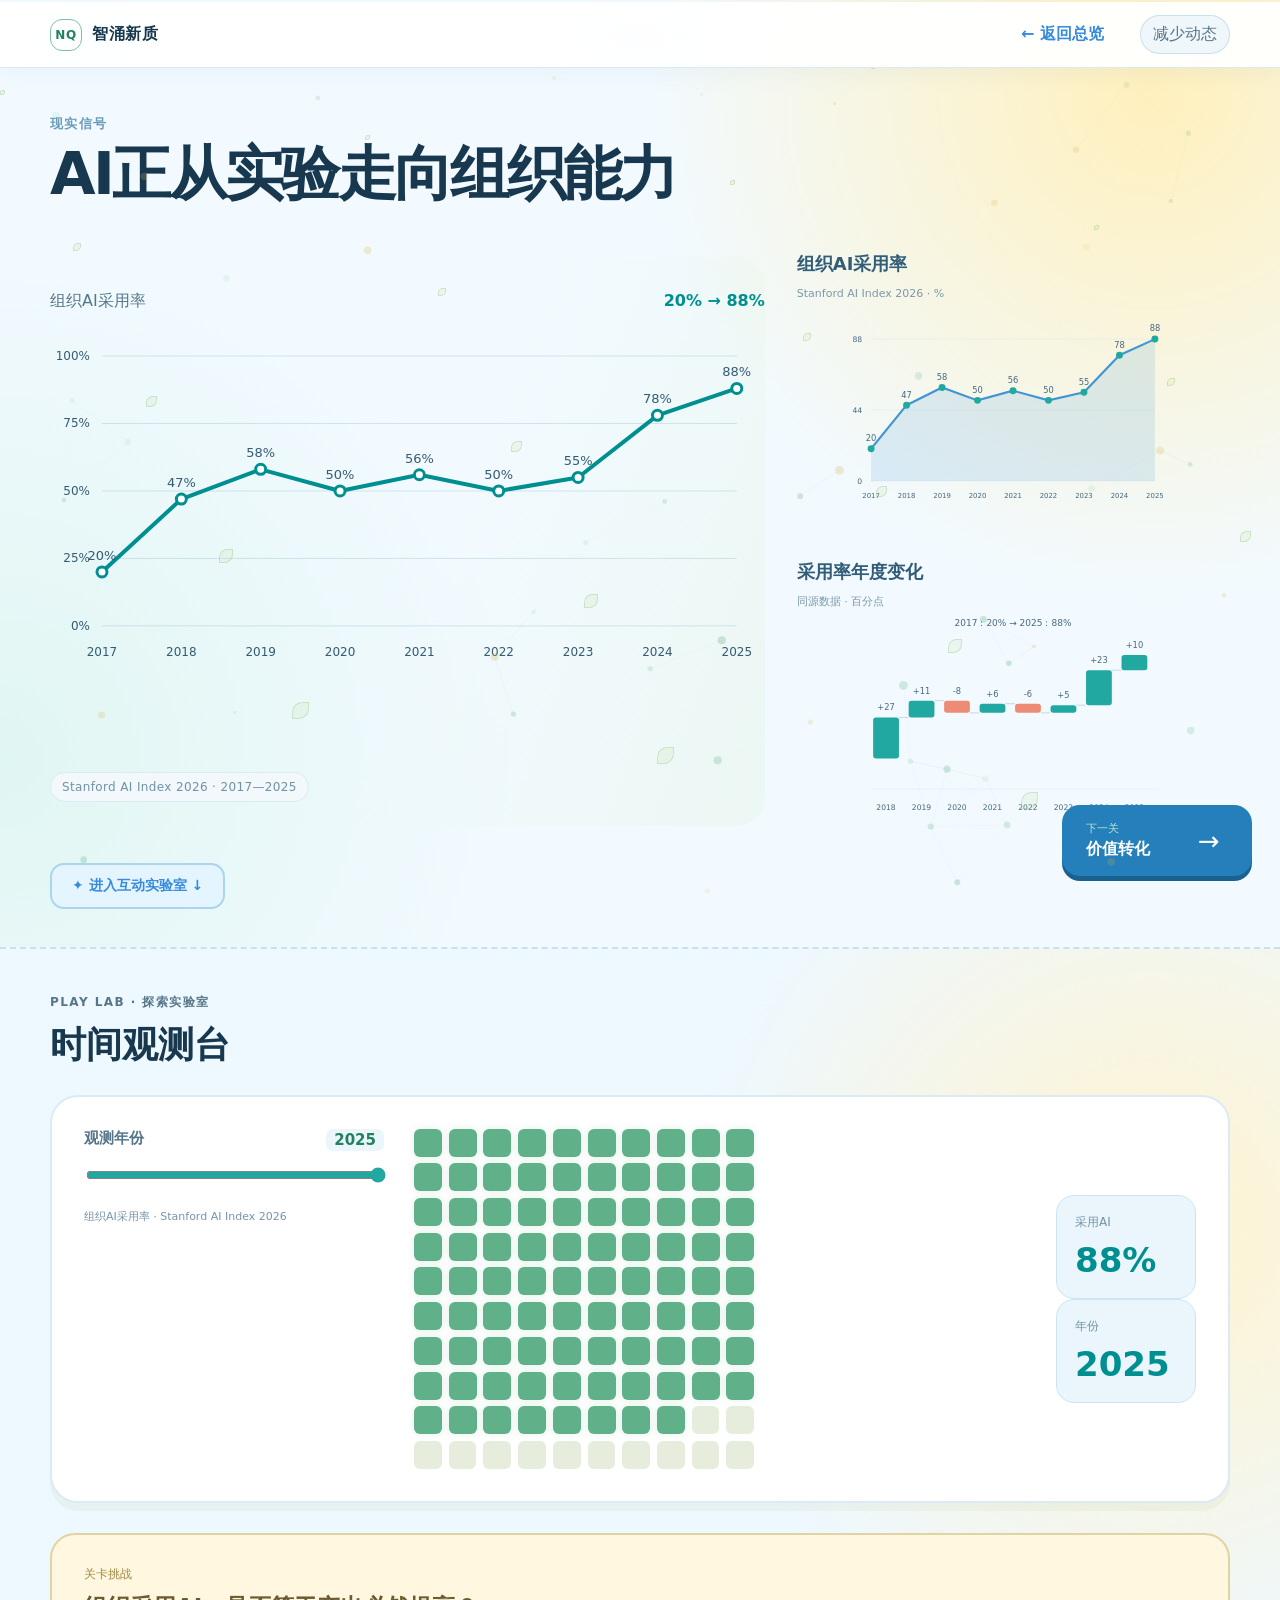
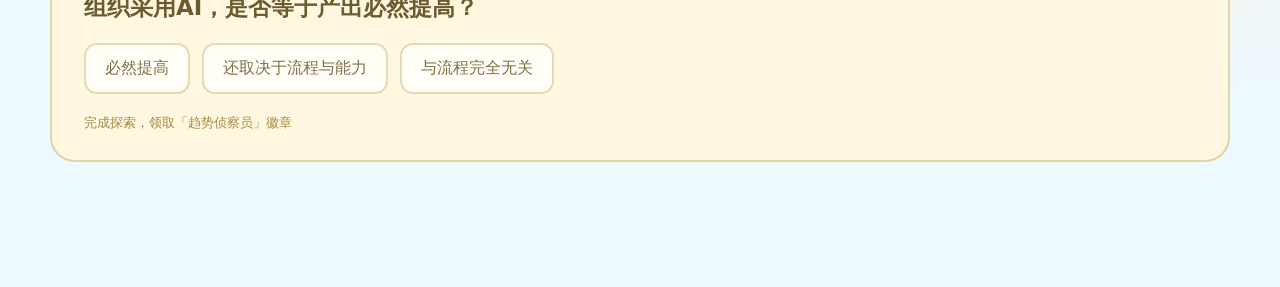
==== commit af4a711c: "Separate cover and exploration map pages" ====
--- a/adoption.html
+++ b/adoption.html
@@ -9,7 +9,7 @@
   <link rel="icon" type="image/svg+xml" href="data:image/svg+xml,%3Csvg xmlns='http://www.w3.org/2000/svg' viewBox='0 0 64 64'%3E%3Crect width='64' height='64' rx='14' fill='%2306101f'/%3E%3Cpath d='M14 43 26 19l8 14 6-10 10 20' fill='none' stroke='%2359e6d2' stroke-width='5' stroke-linecap='round' stroke-linejoin='round'/%3E%3Ccircle cx='26' cy='19' r='4' fill='%237ca7ff'/%3E%3C/svg%3E" />
   <link rel="stylesheet" href="./styles.css" />
 <link rel="stylesheet" href="./sunny-theme.css" /></head>
-<body class="detail-page"><div class="scroll-progress"><span id="progressBar"></span></div><header class="topbar"><a class="brand" href="./index.html"> <span class="brand-mark">NQ</span>智涌新质</a><a class="home-link" href="./index.html">← 返回总览</a><button class="motion-toggle" id="motionToggle" type="button">减少动态</button></header><main><section class="section preview-evidence" aria-labelledby="adoptionTitle"><div class="level-trail"><a href="./index.html">← 探索地图</a><span>关卡 03 / 12</span><a href="./mechanism.html">下一关 →</a></div>
+<body class="detail-page"><div class="scroll-progress"><span id="progressBar"></span></div><header class="topbar"><a class="brand" href="./map.html"> <span class="brand-mark">NQ</span>智涌新质</a><a class="home-link" href="./map.html">← 返回总览</a><button class="motion-toggle" id="motionToggle" type="button">减少动态</button></header><main><section class="section preview-evidence" aria-labelledby="adoptionTitle"><div class="level-trail"><a href="./map.html">← 探索地图</a><span>关卡 03 / 12</span><a href="./mechanism.html">下一关 →</a></div>
       <div class="section-heading compact reveal">
         <p class="chapter">现实信号</p>
         <h2 id="adoptionTitle">AI正从实验走向组织能力</h2>
